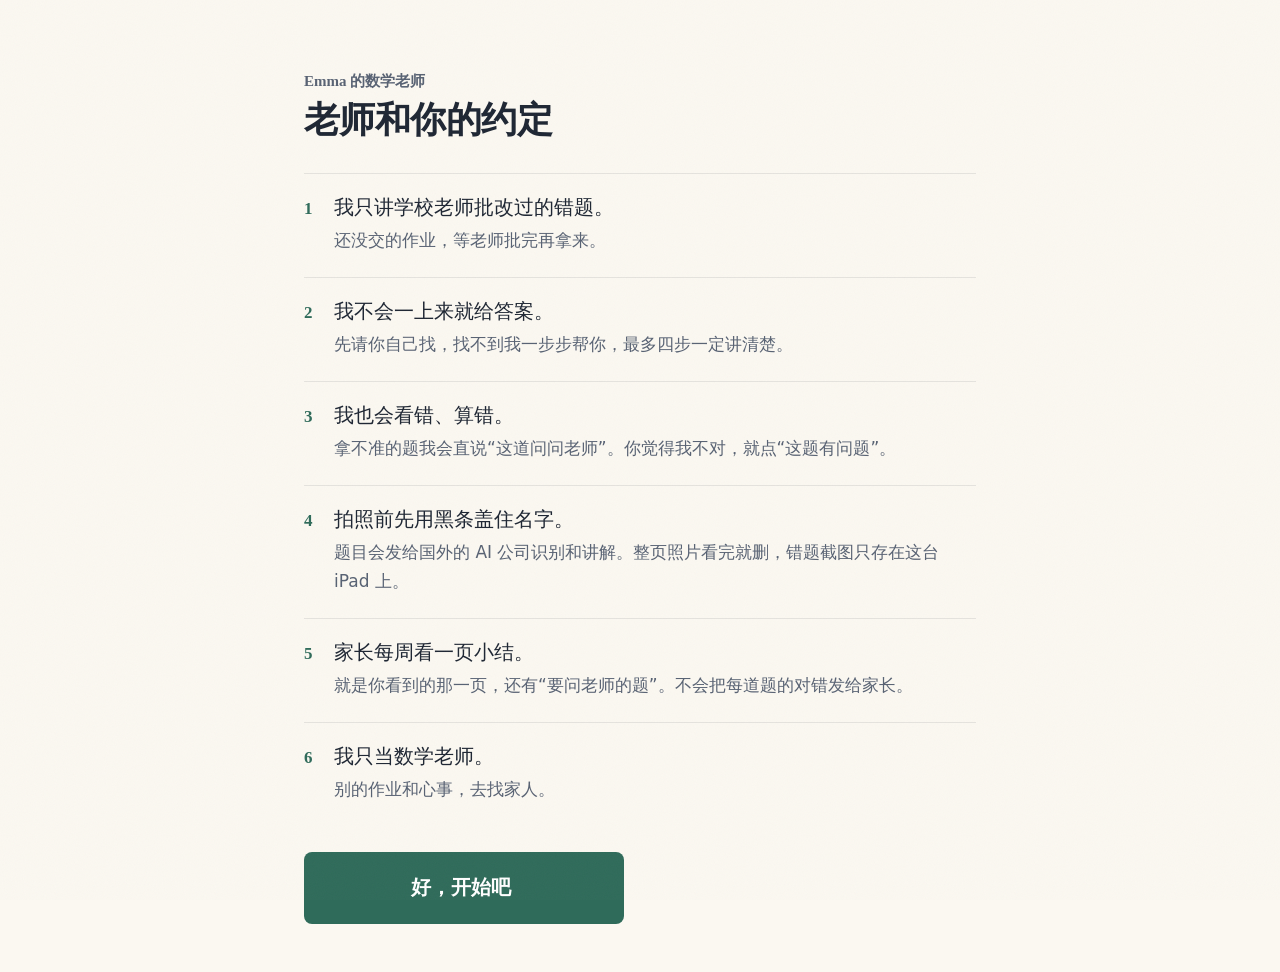
==== index.html @ f97faf56 "v0.2.0: first test build of Emma 的数学老师 Photo -> confirm -> find the wrong line -> four-step hints ->" ====
<!doctype html>
<html lang="zh-CN">
<head>
<meta charset="utf-8">
<meta name="viewport" content="width=device-width, initial-scale=1, viewport-fit=cover">
<!-- connect-src https:：中转站地址由家长在 App 里填，事先不知道域名。脚本、样式、字体只从自己这里来。 -->
<meta http-equiv="Content-Security-Policy" content="default-src 'self'; script-src 'self'; style-src 'self' 'unsafe-inline'; img-src 'self' data: blob:; connect-src 'self' https:; media-src 'self' blob: data:; worker-src 'self'; object-src 'none'; base-uri 'self'; form-action 'self'">
<meta name="color-scheme" content="light dark">
<meta name="theme-color" content="#FBF8F1" media="(prefers-color-scheme: light)">
<meta name="theme-color" content="#14181F" media="(prefers-color-scheme: dark)">
<meta name="apple-mobile-web-app-capable" content="yes">
<meta name="mobile-web-app-capable" content="yes">
<meta name="apple-mobile-web-app-title" content="Emma 的数学老师">
<meta name="apple-mobile-web-app-status-bar-style" content="default">
<meta name="format-detection" content="telephone=no">
<title>Emma 的数学老师</title>
<link rel="manifest" href="manifest.webmanifest">
<link rel="apple-touch-icon" href="icon-180.png">
<link rel="icon" type="image/png" href="icon-180.png">
<!-- base.css：设计 token 和共用控件；math.css：公式；keypad.css：答题小键盘（复习、讲题、确认屏都用，所以全局）；
     后面每个界面一张自己的样式表，类名各带前缀（home- cap- ex- pr- book- onboard- parent-） -->
<link rel="stylesheet" href="css/base.css">
<link rel="stylesheet" href="css/math.css">
<link rel="stylesheet" href="css/keypad.css">
<link rel="stylesheet" href="css/home.css">
<link rel="stylesheet" href="css/capture.css">
<link rel="stylesheet" href="css/explain.css">
<link rel="stylesheet" href="css/practice.css">
<link rel="stylesheet" href="css/book.css">
<link rel="stylesheet" href="css/onboard.css">
<link rel="stylesheet" href="css/parent.css">
</head>
<body>
<main id="main">
  <p id="boot" class="boot-msg">正在打开…</p>

  <!-- 每个界面一个 section（nav.js SECTIONS），app.js 只显示当前那一个 -->

  <!-- 首页：ui-home.js 启动时换掉这里的内容。静态的这几行留着：脚本没跑起来时也看得出是哪个 App（run.mjs 查文案） -->
  <section id="view-home" class="view" hidden>
    <div class="screen home">
      <header class="runhead">
        <span class="runhead-title" id="home-date"></span>
        <button type="button" class="text-btn parent-link" data-act="parent">家长</button>
      </header>
      <div class="home-main">
        <h1 class="home-title">Emma 的数学老师</h1>
        <p class="lede home-lede">拍下老师批改过的那一页，我们把错题一道一道弄明白。</p>
        <button type="button" class="btn btn-big snap" data-act="snap">拍错题</button>
      </div>
    </div>
  </section>

  <!-- 下面每个界面的内容都由自己的 ui-*.js 画（nav.js ROUTES） -->
  <!-- 拍错题：屏 1-3 拍照、遮名字、等识别；屏 4 这一页的题；屏 5 我看到的题对吗（ui-capture.js） -->
  <section id="view-capture" class="view" hidden></section>
  <section id="view-page" class="view" hidden></section>
  <section id="view-confirm" class="view" hidden></section>

  <!-- 讲题：屏 6-10 先自己找、提示、讲清楚、一句话、同构题、收进本子（ui-explain.js） -->
  <section id="view-explain" class="view" hidden></section>

  <!-- 复习：到期的卡，原题重做和变式题，一题一屏（ui-practice.js） -->
  <section id="view-practice" class="view" hidden></section>

  <!-- 错题本和一张卡的详情（ui-book.js） -->
  <section id="view-book" class="view" hidden></section>
  <section id="view-card" class="view" hidden></section>

  <!-- 家长区：4 位数字码的门，门后是连接、花费、学习设置、清单、模型、数据、模拟（ui-parent.js） -->
  <section id="view-parent" class="view" hidden></section>

  <!-- 第一次打开：老师和你的约定（ui-onboard.js） -->
  <section id="view-onboard" class="view" hidden></section>
</main>
<div id="toast" class="toast" role="status" aria-live="polite"></div>
<noscript><p class="boot-msg">Emma 的数学老师需要打开 JavaScript。</p></noscript>
<script type="module" src="js/app.js"></script>
</body>
</html>
---- css/base.css ----
/* Emma 的数学老师 · 设计 token 和共用控件。照英语老师 App（index.html 里的内联样式）抄：奶油色纸面、墨色字、细线代替卡片、
   每屏只有一个实心按钮、荧光笔一笔只用在要她看的地方。强调色换成深绿，两个 App 在 iPad 上一眼分得开。
   只用系统字体（New York、SF Pro、PingFang、SF Mono），不从网上拿任何东西。
   iPad：一栏最宽 --col（720px），横屏居中。公式样式在 math.css，每个界面自己的样式在各自的 css 文件里。 */

/* 中文和弯引号一律用苹方（iOS 没有中文衬线字体）；:lang(en) 去掉这一层 */
@font-face{font-family:"zh";src:local("PingFangSC-Light");font-weight:1 349;unicode-range:U+2018-2019,U+201C-201D,U+3000-303F,U+3400-4DBF,U+4E00-9FFF,U+F900-FAFF,U+FF00-FFEF}
@font-face{font-family:"zh";src:local("PingFangSC-Regular");font-weight:350 449;unicode-range:U+2018-2019,U+201C-201D,U+3000-303F,U+3400-4DBF,U+4E00-9FFF,U+F900-FAFF,U+FF00-FFEF}
@font-face{font-family:"zh";src:local("PingFangSC-Medium");font-weight:450 549;unicode-range:U+2018-2019,U+201C-201D,U+3000-303F,U+3400-4DBF,U+4E00-9FFF,U+F900-FAFF,U+FF00-FFEF}
@font-face{font-family:"zh";src:local("PingFangSC-Semibold");font-weight:550 1000;unicode-range:U+2018-2019,U+201C-201D,U+3000-303F,U+3400-4DBF,U+4E00-9FFF,U+F900-FAFF,U+FF00-FFEF}

:root{
  --paper:#FBF8F1; --ink:#1E2633; --muted:#586273; --faint:#8A929E;
  --rule:rgba(30,38,51,.10); --rule-strong:rgba(30,38,51,.55);
  --marker:#F3D978; --marker-ink:#1E2633; --accent:#2F6B5A; --tag-bg:#DDEBE4;
  --danger:#B4472F; --good:#2F6B5A;
  --btn-bg:var(--accent); --btn-ink:#FFFFFF;
  --sk:color-mix(in srgb,var(--ink) 11%,var(--paper));
  --serif:"zh",ui-serif,"New York",Georgia,"PingFang SC",serif;
  --sans:"zh",-apple-system,BlinkMacSystemFont,"PingFang SC",system-ui,sans-serif;
  --mono:ui-monospace,"SF Mono",Menlo,monospace;
  --gutter:24px; --hang:26px; --head:52px; --row:52px; --btn-h:48px; --btn-big:72px; --radius-btn:6px;
  --top:env(safe-area-inset-top,0px); --bottom:env(safe-area-inset-bottom,0px);
  --bar:calc(66px + var(--bottom));
  --ease:cubic-bezier(.16,1,.3,1);
  --col:720px;
  --z-sticky:2; --z-bar:20; --z-sheet:40; --z-grain:50; --z-toast:60;
  color-scheme:light;
}
:lang(en){--serif:ui-serif,"New York",Georgia,serif;--sans:-apple-system,BlinkMacSystemFont,system-ui,sans-serif}
@media (prefers-color-scheme: dark){
  :root{
    --paper:#14181F; --ink:#E9ECF2; --muted:#A3ACBA; --faint:#6F7887;
    --rule:rgba(233,236,242,.10); --rule-strong:rgba(233,236,242,.55);
    --marker:#6B5A1C; --marker-ink:#F6EBC4; --accent:#8CC7B3; --tag-bg:#1D3129;
    --danger:#F08A82; --good:#8CC7B3;
    --btn-bg:color-mix(in srgb,var(--accent) 42%,var(--paper)); --btn-ink:var(--ink);
    --sk:color-mix(in srgb,var(--ink) 12%,var(--paper));
    color-scheme:dark;
  }
}
/* 手机宽度（家长偶尔用手机看）：两边留 16px */
@media (max-width:420px){:root{--gutter:16px}}

*{box-sizing:border-box;margin:0}
[hidden]{display:none!important}
html{-webkit-text-size-adjust:100%;text-size-adjust:100%;background:var(--paper)}
body{background:var(--paper);color:var(--ink);font:17px/1.6 var(--sans);-webkit-font-smoothing:antialiased;text-rendering:optimizeLegibility;-webkit-tap-highlight-color:transparent;min-height:100vh;min-height:100dvh;overflow-x:hidden}
/* 纸纹：最上面固定一层，哪儿都看不出接缝 */
body::before{content:"";position:fixed;inset:0;pointer-events:none;z-index:var(--z-grain);opacity:.035;
  background-image:url("data:image/svg+xml;utf8,<svg xmlns='http://www.w3.org/2000/svg' width='160' height='160'><filter id='n'><feTurbulence type='fractalNoise' baseFrequency='.9' numOctaves='2' stitchTiles='stitch'/></filter><rect width='100%' height='100%' filter='url(%23n)'/></svg>")}
button,input,textarea,select{font:inherit;color:inherit}
button{cursor:pointer;-webkit-user-select:none;user-select:none;touch-action:manipulation;background:none;border:0;padding:0}
button:disabled{cursor:default}
a{color:var(--accent)}
ol,ul{list-style:none;padding:0}
mark{background:none;color:inherit}
:focus-visible{outline:2px solid var(--accent);outline-offset:2px;border-radius:4px}
.visually-hidden{position:absolute!important;width:1px;height:1px;overflow:hidden;clip:rect(0 0 0 0);white-space:nowrap;border:0;padding:0;margin:-1px}
main#main{max-width:var(--col);margin:0 auto}
.boot-msg{padding:calc(var(--top) + 80px) var(--gutter);color:var(--muted)}

/* ---------- 字的角色 ---------- */
.page-title{font:600 28px/1.15 var(--serif);letter-spacing:-.015em}
.lede{font:300 28px/1.45 var(--serif);color:var(--ink);text-wrap:pretty}
.lede .n{font-weight:600;font-variant-numeric:lining-nums tabular-nums}
.sec-h{display:flex;align-items:baseline;gap:12px;font:600 15px/1.2 var(--serif);letter-spacing:.01em;color:var(--muted)}
.sec-h .st{margin-left:auto;font:400 14px var(--sans);letter-spacing:0;color:var(--muted)}
.serif{font-family:var(--serif)}
.label{font:600 12px/1.3 var(--sans);letter-spacing:.06em;color:var(--muted)}
.small{font-size:14px;line-height:1.5;color:var(--muted)}
.small.danger,.danger{color:var(--danger)}
.muted{color:var(--muted)}
.lead{font:15px/1.6 var(--sans);color:var(--muted);text-wrap:pretty}
.num{font-family:var(--mono);font-variant-numeric:tabular-nums}
.tag{display:inline-block;font:600 12px/1 var(--sans);letter-spacing:.04em;color:var(--muted);background:var(--tag-bg);border-radius:999px;padding:4px 8px;white-space:nowrap}
.dots::after{content:"…";display:inline-block;animation:blink 1.2s ease-in-out infinite}
@keyframes blink{50%{opacity:.2}}

/* ---------- 荧光笔一笔：只给要她看的地方（错的那一步、关键的数） ---------- */
@property --mk-p{syntax:"<number>";inherits:false;initial-value:1}
.marked{--mk-h:.40em;--mk-b:.14em;--mk-cap:.13em;--mk-x:.14em;color:var(--marker-ink);padding-right:var(--mk-x);margin-right:calc(-1 * var(--mk-x));
  -webkit-box-decoration-break:clone;box-decoration-break:clone;background-color:transparent;
  background-image:linear-gradient(to bottom right,transparent 46%,var(--marker) 54%),linear-gradient(var(--marker),var(--marker)),linear-gradient(to bottom right,var(--marker) 46%,transparent 54%);
  background-repeat:no-repeat;
  background-size:var(--mk-cap) var(--mk-h),calc((100% - 2 * var(--mk-cap)) * var(--mk-p) + 1px) var(--mk-h),var(--mk-cap) var(--mk-h);
  background-position:left 0 bottom var(--mk-b),left calc(var(--mk-cap) - .5px) bottom var(--mk-b),left calc(var(--mk-cap) + (100% - var(--mk-cap)) * var(--mk-p)) bottom var(--mk-b)}
mark.marked{background-color:transparent}

/* ---------- 页眉一行、状态一行 ---------- */
.runhead{position:relative;display:flex;align-items:center;justify-content:space-between;gap:12px;height:var(--head);border-bottom:1px solid var(--rule)}
.runhead-title{font:600 17px/1 var(--serif);letter-spacing:-.005em;color:var(--ink);white-space:nowrap}
.runhead-title .sub{font-weight:400;color:var(--muted)}
.runhead-meta{display:flex;align-items:center;gap:14px;font-size:14px;line-height:1;color:var(--muted)}
.status-line{display:flex;align-items:center;gap:8px;min-height:40px;font-size:14px;line-height:1.4;color:var(--muted)}
.status-line .icon{width:17px;height:17px;flex:none}
.status-line .text-btn{margin-left:auto;font-size:14px;white-space:nowrap}
.status-line.danger{color:var(--danger)}

/* ---------- 控件 ---------- */
.icon{width:22px;height:22px;flex:none;fill:none;stroke:currentColor;stroke-width:1.75;stroke-linecap:round;stroke-linejoin:round}
.icon *{vector-effect:non-scaling-stroke}
.btn{display:inline-flex;align-items:center;justify-content:center;gap:8px;min-height:var(--btn-h);padding:0 22px;border:0;border-radius:var(--radius-btn);
  background:var(--btn-bg);color:var(--btn-ink);font:600 16px var(--sans);text-decoration:none;transition:transform .2s var(--ease),background-color .2s var(--ease),color .2s var(--ease),opacity .2s var(--ease)}
.btn:active{transform:scale(.98)}
.btn:disabled{opacity:.4}
.btn .icon{width:20px;height:20px}
/* 一屏只有一个的大按钮（拍错题、开始练） */
.btn-big{min-height:var(--btn-big);padding:0 36px 0 30px;gap:12px;font-size:20px;border-radius:calc(var(--radius-btn) + 2px)}
.btn-big .icon{width:26px;height:26px}
.btn.quiet{background:var(--tag-bg);color:var(--ink)}
.text-btn{position:relative;background:none;border:0;color:var(--muted);font:15px/1.2 var(--sans);min-height:44px;min-width:44px;padding:0 10px;margin:0 -10px;
  display:inline-flex;align-items:center;justify-content:center;gap:6px;text-decoration:none;transition:color .2s var(--ease)}
.text-btn.on{color:var(--ink);font-weight:600}
.text-btn.accent{color:var(--accent)}
.text-btn.danger{color:var(--danger)}
.text-btn:disabled{opacity:.4}
.text-btn .icon{width:18px;height:18px}
.btn-row{display:flex;flex-wrap:wrap;align-items:center;gap:10px 26px;margin-top:12px}
.btn-row .text-btn{margin:0 -10px}
.switch{flex:none;position:relative;width:50px;height:30px;border:0;border-radius:15px;background:var(--accent);transition:background-color .25s var(--ease)}
.switch::after{content:"";position:absolute;top:3px;left:3px;width:24px;height:24px;border-radius:50%;background:var(--paper);transform:translateX(20px);transition:transform .25s var(--ease)}
.switch[aria-checked="false"]{background:var(--tag-bg)}
.switch[aria-checked="false"]::after{transform:none}
.switch:disabled{opacity:.5}
.field{width:100%;min-height:48px;border:0;border-bottom:1px solid var(--rule-strong);border-radius:0;background:transparent;padding:0;font:17px var(--sans);color:var(--ink);outline:none;-webkit-appearance:none;appearance:none}
.field:focus{border-bottom:2px solid var(--ink)}
.field::placeholder{color:var(--faint)}
.select{-webkit-appearance:none;appearance:none;width:100%;min-height:48px;border:0;border-bottom:1px solid var(--rule-strong);border-radius:0;padding:0 28px 0 0;font:16px var(--sans);
  background:transparent url("data:image/svg+xml,%3Csvg xmlns='http://www.w3.org/2000/svg' viewBox='0 0 24 24' fill='none' stroke='%235B7268' stroke-width='1.75' stroke-linecap='round'%3E%3Cpath d='m6 9 6 6 6-6'/%3E%3C/svg%3E") no-repeat right 2px center/18px;color:var(--ink)}
.select:focus{outline:none;border-bottom:2px solid var(--ink)}
/* 一个输入项：上面一行小字名字，下面输入框，再下面一行说明 */
.fld{display:block;margin-top:20px}
.fld-k{display:block;font:500 14px/1.3 var(--sans);color:var(--muted)}
.fld-help{margin-top:6px}
.key-row{display:flex;align-items:center;gap:16px}
.key-row .field{flex:1;min-width:0;font-family:var(--mono);font-size:15px}
.key-row .text-btn{margin:0 -10px 0 0;flex:none}
.result{margin-top:16px;padding-left:14px;border-left:1.5px solid var(--rule-strong);font-size:15px;line-height:1.55}
.result.good{border-left-color:var(--good)}
.result.bad{border-left-color:var(--danger);color:var(--danger)}
.result p+p{margin-top:4px}

/* ---------- 骨架（等 AI 的时候） ---------- */
.sk-bars{display:grid;gap:16px;padding-top:8px}
.sk-bars i{display:block;height:11px;border-radius:3px;background:var(--sk)}
@media (prefers-reduced-motion: no-preference){
  .sk-bars i{animation:breathe 1.6s ease-in-out infinite alternate}
  .sk-bars i:nth-child(2){animation-delay:.15s}.sk-bars i:nth-child(3){animation-delay:.3s}
  @keyframes breathe{from{opacity:1}to{opacity:.5}}
  @keyframes rise{from{opacity:0;transform:translateY(12px)}to{opacity:1;transform:none}}
  .reveal>*{animation:rise .6s var(--ease) both}
  .reveal>:nth-child(2){animation-delay:80ms}.reveal>:nth-child(3){animation-delay:160ms}.reveal>:nth-child(n+4){animation-delay:240ms}
}

/* ---------- 推进来的页面：顶栏、正文、底部操作条 ---------- */
.navbar{position:fixed;z-index:var(--z-bar);top:0;left:0;right:0;height:calc(var(--top) + var(--head));padding-top:var(--top);background:var(--paper)}
.navbar .inner{max-width:var(--col);height:var(--head);margin:0 auto;padding:0 var(--gutter);display:grid;grid-template-columns:1fr auto 1fr;align-items:center;position:relative}
.navbar .inner::after{content:"";position:absolute;left:var(--gutter);right:var(--gutter);bottom:0;height:1px;background:var(--rule);opacity:0;transition:opacity .2s var(--ease)}
.navbar.ruled .inner::after{opacity:1}
.nav-end{justify-self:end;display:flex;align-items:center}
/* 页面大标题滚上去以后，顶栏才出小标题和细线（app.js 加 .ruled） */
.nav-title{font:600 17px/1 var(--serif);letter-spacing:-.005em;opacity:0;transform:translateY(4px);transition:opacity .2s var(--ease),transform .2s var(--ease);white-space:nowrap;overflow:hidden;text-overflow:ellipsis;max-width:50vw}
.navbar.ruled .nav-title{opacity:1;transform:none}
.back{justify-self:start;display:inline-flex;align-items:center;gap:1px;min-height:44px;margin-left:-8px;padding-right:12px;color:var(--accent);font:400 17px/1 var(--sans)}
.back .icon{width:22px;height:22px}
.page{padding:calc(var(--top) + var(--head) + 16px) var(--gutter) calc(var(--bottom) + 48px)}
.page .page-title{margin-top:8px}
.page .page-title+.lead{margin-top:8px}
.ebar{position:fixed;z-index:var(--z-bar);left:0;right:0;bottom:0;padding:9px 0 calc(9px + var(--bottom));background:var(--paper);border-top:1px solid var(--rule)}
.ebar .inner{max-width:var(--col);margin:0 auto;padding:0 var(--gutter)}
.with-bar .page{padding-bottom:calc(var(--bar) + 40px)}

/* ---------- 一组设置 ---------- */
.sgroup{margin-top:36px}
.sgroup>.sec-h{padding-bottom:4px}
.app-version{margin-top:48px}

/* ---------- 首页（占位；界面阶段的 home.css 会接手） ---------- */
.screen{min-height:100vh;min-height:100dvh;padding:var(--top) var(--gutter) calc(var(--bottom) + 32px);display:flex;flex-direction:column}
.home-main{flex:1;display:flex;flex-direction:column;justify-content:center;padding-bottom:12vh}
.home-title{font:600 40px/1.1 var(--serif);letter-spacing:-.02em}
.home-lede{margin-top:16px;max-width:17em}
.home .snap{margin-top:40px;align-self:flex-start}
.runhead .parent-link{margin-right:-10px;color:var(--ink)}
@media (max-width:420px){.home-title{font-size:32px}.lede{font-size:23px}}

/* ---------- 出错页、提示 ---------- */
.fatal{padding:calc(var(--top) + 32px) var(--gutter)}
.fatal .small{margin-top:8px}
.fatal .status-line{color:var(--danger)}
.toast{position:fixed;left:50%;bottom:calc(var(--bottom) + 28px);transform:translate(-50%,12px);background:var(--ink);color:var(--paper);padding:10px 16px;border-radius:var(--radius-btn);font-size:15px;opacity:0;transition:opacity .2s var(--ease),transform .2s var(--ease);pointer-events:none;z-index:var(--z-toast);max-width:calc(100% - 48px);text-align:center;line-height:1.4}
.toast.show{opacity:1;transform:translate(-50%,0)}
/* 有底部操作条的界面：body 加 .has-bar，提示浮在操作条上面 */
body.has-bar .toast{bottom:calc(var(--bar) + 12px)}

@media (prefers-reduced-motion: reduce){*,*::before,*::after{animation:none!important;transition:none!important}}
---- css/math.css ----
/* Formulas drawn by js/mathview.js. Serif digits and italic letters, like a textbook. */
.m { font-family: "Times New Roman", "Songti SC", var(--serif, serif); font-size: 1.08em; white-space: nowrap; }
.m i { font-style: italic; padding-right: .04em; }
.m-text { font-family: var(--sans, sans-serif); font-style: normal; font-size: .92em; }
.m-op { margin: 0 .22em; }
.m-sign { margin-right: .04em; }
.m-sup { font-size: .68em; vertical-align: .62em; line-height: 0; margin-left: .04em; }
.m-sub { font-size: .68em; vertical-align: -.3em; line-height: 0; }
.m-frac { display: inline-flex; flex-direction: column; align-items: center; vertical-align: -.62em; margin: 0 .12em; font-size: .92em; line-height: 1.12; }
.m-num { padding: 0 .16em .04em; }
.m-den { padding: .06em .16em 0; border-top: .07em solid currentColor; align-self: stretch; text-align: center; }
.m-sqrt { white-space: nowrap; }
.m-rad { border-top: .07em solid currentColor; padding: 0 .08em; }
.m-ol { border-top: .07em solid currentColor; }
.m-ul { border-bottom: .07em solid currentColor; }
.m-box { border: .07em solid currentColor; padding: 0 .2em; }
.m-display { display: block; text-align: center; margin: .5em 0; font-size: 1.12em; white-space: normal; }
---- css/keypad.css ----
/* 小键盘和作答控件（js/keypad.js，方案 C 5.4）. Owner: 练习界面 agent. Class names start with kp-.
   The keys are quiet tiles on the paper (a faint ink tint, no borders), like a calculator lying on the page; only
   “好了” is solid deep green. Every key is at least 48px tall and 44px wide. In the 720px column eight keys fit across;
   narrower than 560px (split view, a phone) the right-hand column moves to its own row so keys stay 44px wide.
   Colours only from base.css tokens, so dark mode follows. */

.kp{--key:color-mix(in srgb,var(--ink) 6%,var(--paper));--key-down:color-mix(in srgb,var(--ink) 15%,var(--paper));
  display:flex;flex-direction:column;gap:14px}

/* ---------- the screen: the formula as it will be read (big, serif), and under it her line with the caret ---------- */
.kp-screen{padding:2px 0 8px;border-bottom:1px solid var(--rule-strong)}
.kp-preview{min-height:2.5em;display:flex;align-items:center;font:400 30px/1.3 var(--serif);color:var(--ink);overflow-x:auto;overflow-y:hidden;scrollbar-width:none}
.kp-preview::-webkit-scrollbar{display:none}
.kp-row{display:flex;align-items:center;gap:10px;min-height:40px}
.kp-line{flex:1;min-width:0;display:flex;flex-wrap:wrap;align-items:center;min-height:40px;padding:2px 0;
  font:400 19px/1.5 var(--mono);letter-spacing:.02em;color:var(--muted);cursor:text;outline:none;-webkit-user-select:none;user-select:none}
/* no focus ring on the line: the blinking caret already says where typing goes */
.kp-line:focus,.kp-line:focus-visible{outline:none}
.kp-ch{display:inline-block;padding:0 .5px}
.kp-ph{font:16px var(--sans);color:var(--faint)}
.kp-caret{display:inline-block;width:2px;height:1.2em;margin:0 -1px;border-radius:1px;background:var(--accent);vertical-align:middle}
@media (prefers-reduced-motion: no-preference){.kp-caret{animation:kp-blink 1.1s steps(1) infinite}}
@keyframes kp-blink{50%{opacity:0}}
.kp-math{min-width:0}
.kp-unit{flex:none;margin-left:.4em;font:400 .8em/1 var(--serif);color:var(--muted)}
.kp-math:empty+.kp-unit{margin-left:3em}
.kp-locked .kp-caret{visibility:hidden}

/* ---------- the keys ---------- */
.kp-keys{display:grid;gap:8px;grid-template-columns:repeat(7,minmax(0,1fr)) minmax(0,1.5fr);
  grid-template-areas:
    "k7 k8 k9 kdiv klp krp ka kbs"
    "k4 k5 k6 kmul kfrac kpow kb kmv"
    "k1 k2 k3 kmin kplus keq kdot kok"
    "k0 k0 kc kc kc kc kc kok"}
.kp-k{display:flex;align-items:center;justify-content:center;min-width:44px;min-height:52px;padding:0 4px;border-radius:8px;
  background:var(--key);color:var(--ink);font:400 25px/1 "Times New Roman","Songti SC",var(--serif);font-variant-numeric:lining-nums;
  touch-action:manipulation;-webkit-user-select:none;user-select:none;transition:background-color .12s var(--ease),transform .12s var(--ease)}
.kp-k:active:not(:disabled){background:var(--key-down);transform:scale(.97)}
.kp-k:disabled{opacity:.4;cursor:default}
.kp-k:focus-visible{outline:2px solid var(--accent);outline-offset:2px}
.kp-word{font:500 16px/1.1 var(--sans);letter-spacing:.02em}
.kp-letter{font:italic 400 25px/1 "Times New Roman","Songti SC",var(--serif)}
.kp-fn{font:400 22px/1 var(--sans);color:var(--muted)}
.kp-ok{background:var(--btn-bg);color:var(--btn-ink);font:600 18px/1 var(--sans)}
.kp-ok:active:not(:disabled){background:var(--btn-bg);transform:scale(.97)}
.kp-blank{display:block}
.kp-c,.kp-mv{display:flex;gap:inherit;min-width:0}
.kp-c .kp-k,.kp-mv .kp-k{flex:1 1 0}

/* the question is done: keys go away, her answer stays on the screen */
.kp-folded .kp-keys{display:none}
.kp-folded .kp-screen{border-bottom-color:var(--rule)}
.kp-folded .kp-row{display:none}
.kp-text.kp-folded{display:none}

/* ---------- 选择题：big option buttons, two by two on an iPad ---------- */
.kp-opts{display:grid;grid-template-columns:1fr;gap:12px}
@media (min-width:600px){.kp-opts{grid-template-columns:1fr 1fr;gap:14px}}
.kp-opt{display:flex;align-items:baseline;gap:14px;min-height:64px;padding:14px 18px;text-align:left;
  border:1px solid var(--rule-strong);border-radius:12px;background:var(--paper);color:var(--ink);font:400 19px/1.45 var(--sans);
  touch-action:manipulation;transition:background-color .15s var(--ease),border-color .15s var(--ease)}
.kp-opt-l{flex:none;font:600 18px/1.45 var(--serif);color:var(--accent)}
.kp-opt-t{flex:1;min-width:0;overflow-wrap:anywhere}
.kp-opt:active:not(:disabled){background:var(--tag-bg)}
.kp-opt.picked{border-color:var(--ink);box-shadow:inset 0 0 0 1px var(--ink)}
.kp-opt:disabled{cursor:default}
.kp-opt:disabled:not(.picked){opacity:.55}
.kp-opt:focus-visible,.kp-cmp:focus-visible{outline:2px solid var(--accent);outline-offset:2px}

/* ---------- 比大小：three big signs ---------- */
.kp-cmps{display:flex;gap:16px}
.kp-cmp{flex:1 1 0;max-width:150px;min-height:76px;border:1px solid var(--rule-strong);border-radius:12px;background:var(--paper);
  color:var(--ink);font:400 38px/1 var(--serif);touch-action:manipulation;transition:background-color .15s var(--ease)}
.kp-cmp:active:not(:disabled){background:var(--tag-bg)}
.kp-cmp.picked{border-color:var(--ink);box-shadow:inset 0 0 0 1px var(--ink)}
.kp-cmp:disabled{cursor:default}
.kp-cmp:disabled:not(.picked){opacity:.55}

/* ---------- 纸上写的题 ---------- */
.kp-text{align-items:flex-start;gap:10px}
.kp-paper{min-width:220px}

/* ---------- iPad: a little taller ---------- */
@media (min-width:700px){
  .kp-k{min-height:56px}
  .kp-preview{font-size:32px}
}
/* narrow: the right-hand column (⌫ ← → 好了) becomes the bottom row */
@media (max-width:560px){
  .kp-keys{gap:6px;grid-template-columns:repeat(7,minmax(0,1fr));
    grid-template-areas:
      "k7 k8 k9 kdiv klp krp ka"
      "k4 k5 k6 kmul kfrac kpow kb"
      "k1 k2 k3 kmin kplus keq kdot"
      "k0 k0 kc kc kc kc kc"
      "kmv kmv kbs kbs kok kok kok"}
  .kp-k{min-height:48px;font-size:22px;padding:0 2px}
  .kp-word{font-size:14px}
  .kp-preview{font-size:26px}
  .kp-k.kp-ok{font-size:17px}
  .kp-k.kp-fn{font-size:20px}
}
@media (max-width:420px){.kp-keys{gap:5px}}
@media (prefers-reduced-motion: reduce){.kp-k,.kp-opt,.kp-cmp{transition:none}}
---- css/home.css ----
/* 首页（ui-home.js）。负责：首页 / 错题本 / 约定页 agent。类名以 home- 开头；颜色、字、按钮用 base.css 的 token 和控件，
   这里不重新定义。版式照英语老师的首页：书眉一行，大号衬线招呼，一句“今天要复习几道”，一个大按钮，底部一行细线隔开的文字入口。
   base.css 里占位首页的 .screen、.home-main、.home-title、.home-lede、.home .snap 不用。 */
.home-page{min-height:100vh;min-height:100dvh;padding:var(--top) var(--gutter) calc(var(--bottom) + 20px);display:flex;flex-direction:column}
.home-head{border-bottom:0}
.home-head-end{display:flex;align-items:center;gap:14px}
.home-mock{background:var(--marker);color:var(--marker-ink)}
.home-parent{margin-right:-10px;color:var(--ink);font-size:16px}
.home-body{flex:1;display:flex;flex-direction:column;padding-top:8px}

.home-hello{margin-top:40px;font:600 32px/1.22 var(--serif);letter-spacing:-.01em;text-wrap:pretty}

.home-review{display:flex;flex-direction:column;margin-top:40px}
.home-line{font-size:26px;max-width:24em}
.home-why{margin-top:12px;font-size:16px;line-height:1.6;color:var(--muted);text-wrap:pretty;max-width:34em}
.home-actions{display:flex;flex-direction:column;align-items:stretch;margin-top:32px}
.home-actions .btn-big{width:100%;justify-content:center}
.home-review .sk-bars{max-width:420px}

/* 有复习时，拍错题是第二个按钮：浅底，左对齐，下面一行小字 */
.home-snap{display:flex;flex-direction:column;align-items:flex-start;gap:8px;margin-top:28px;padding-top:24px;border-top:1px solid var(--rule)}
.home-snap .btn{min-height:52px;padding:0 22px 0 18px}
.home-note{margin-top:20px}

/* 底部一行：待讲 N 道 · 错题本 · 问老师 N 道 */
.home-links{display:flex;flex-wrap:wrap;align-items:center;gap:4px 28px;margin-top:40px;padding-top:10px;border-top:1px solid var(--rule)}
.home-links .text-btn{margin:0;padding:0 4px;min-height:48px;font-size:16px;color:var(--ink)}
.home-links .text-btn.accent{color:var(--accent);font-weight:600}
.home-links .text-btn .icon{width:19px;height:19px}
.home-links .n{font-variant-numeric:lining-nums tabular-nums}
.home-links:empty{display:none}

@media (min-width:700px){
  .home-hello{margin-top:72px;font-size:40px}
  .home-review{margin-top:56px}
  .home-line{font-size:28px}
  .home-why{font-size:17px}
  .home-actions{margin-top:40px}
  .home-links .text-btn{font-size:17px}
}
/* iPad 横屏：内容不贴顶也不散到底，主按钮不铺满一整行 */
@media (min-width:900px) and (orientation:landscape){
  .home-actions{align-items:flex-start}
  .home-actions .btn-big{width:auto;min-width:320px}
}
@media (max-width:420px){
  .home-hello{font-size:28px}
  .home-line{font-size:23px}
}
---- css/capture.css ----
/* 拍错题、遮名字、等识别、这页的题、我看到的题对吗（ui-capture.js，路由 capture / page / confirm）。负责：拍照确认 agent。
   类名都以 cap- 开头。用 base.css 的顶栏（.navbar）、正文（.page）、底部操作条（.ebar）：奶油纸面、细线、衬线标题，
   每屏一个深绿实心按钮。批改只用字（错 / 半对 / 对），不用红叉、不用红色；看不清的字用荧光笔黄底。 */

/* 顶栏标题：遮名字这一屏没有大标题，小标题一直显示 */
.cap-nav .nav-title{opacity:1;transform:none}
.cap-turn{margin-right:-10px;color:var(--ink)}
.cap-turn .icon{width:22px;height:22px}

/* 有底部操作条时正文留出位置（操作条比 base 的 --bar 高） */
.cap-wrap .page{padding-bottom:calc(var(--bottom) + 140px)}
.cap-wrap.cap-tall .page{padding-bottom:calc(var(--bottom) + 230px)}
.cap-ebar .inner{display:grid;gap:8px}
.cap-barrow{display:flex;flex-wrap:wrap;align-items:center;gap:10px 24px}
.cap-barrow .text-btn{margin:0 -10px}
.cap-go{min-height:52px;min-width:220px;font-size:17px}

/* ---------- 屏 1：拍照 ---------- */
.cap-lede{margin-top:12px;font:300 22px/1.5 var(--serif);color:var(--ink);text-wrap:pretty}
.cap-lede.muted{color:var(--muted)}
.cap-err{margin-top:16px;color:var(--ink)}
.cap-err .icon{color:var(--muted)}
.cap-tips{margin-top:24px;padding-left:14px;border-left:1.5px solid var(--rule-strong);display:grid;gap:4px;font-size:15px;line-height:1.55;color:var(--muted)}
.cap-actions{display:flex;flex-wrap:wrap;align-items:center;gap:14px 28px;margin-top:32px}
.cap-actions .text-btn{margin:0 -10px}
.cap-main{min-width:220px;min-height:56px;font-size:17px}
.cap-mock{margin-top:20px;color:var(--accent)}
.cap-page .sk-bars{margin-top:24px}

/* ---------- 屏 2：遮名字 ---------- */
.cap-maskpage{padding-top:calc(var(--top) + var(--head) + 8px)}
.cap-stagewrap{display:flex;justify-content:center}
.cap-stage{position:relative;display:inline-block;line-height:0;max-width:100%;-webkit-user-select:none;user-select:none;-webkit-touch-callout:none}
.cap-shot{display:block;max-width:100%;width:auto;height:auto;
  max-height:calc(100vh - var(--top) - var(--head) - 250px - var(--bottom));
  max-height:calc(100dvh - var(--top) - var(--head) - 250px - var(--bottom));
  min-height:240px;object-fit:contain;border:1px solid var(--rule);background:#fff;pointer-events:none}
/* 黑条：真的是黑的（画死在照片上也是纯黑），中间拖着走，上下两条边是把手 */
.cap-band{position:absolute;left:0;right:0;top:0;height:12%;background:#0b0b0b;cursor:grab;touch-action:none;
  display:flex;align-items:center;justify-content:center;outline-offset:3px}
.cap-band.dragging{cursor:grabbing}
.cap-band-label{font:600 13px/1 var(--sans);letter-spacing:.08em;color:rgba(255,255,255,.72);pointer-events:none}
.cap-grip{position:absolute;left:0;right:0;height:44px;cursor:ns-resize;touch-action:none}
.cap-grip.top{top:-22px}
.cap-grip.bottom{bottom:-22px}
.cap-grip::after{content:"";position:absolute;left:50%;top:50%;width:56px;height:8px;margin:-4px 0 0 -28px;border-radius:4px;
  background:#fff;border:1.5px solid #0b0b0b;box-shadow:0 1px 3px rgba(0,0,0,.25)}
.cap-ask{font:15px/1.5 var(--sans);color:var(--ink)}
.cap-ask b{font-weight:600}
.cap-how{margin-top:-4px}
.cap-sources{display:flex;flex-wrap:wrap;align-items:center;gap:8px}
.cap-sources-k{font:500 14px/1 var(--sans);color:var(--muted);margin-right:4px}
.cap-chip{min-height:44px;padding:0 14px;border:1px solid var(--rule-strong);border-radius:999px;font:15px/1 var(--sans);color:var(--ink);
  transition:background-color .2s var(--ease),color .2s var(--ease)}
.cap-chip[aria-pressed="true"]{background:var(--ink);border-color:var(--ink);color:var(--paper)}

/* ---------- 屏 3：等识别 ---------- */
.cap-progress{position:relative;height:2px;margin-top:22px;background:var(--rule);overflow:hidden;border-radius:1px}
.cap-progress i{position:absolute;left:0;top:0;bottom:0;width:0;background:var(--accent);transition:width .3s linear}
.cap-time{margin-top:8px}
.cap-think{margin-top:28px;padding:4px 0 4px 18px;border-left:2px solid var(--accent);font:400 22px/1.5 var(--serif);color:var(--ink);text-wrap:pretty}
.cap-sent{margin:28px 0 0}
.cap-sent img{display:block;max-width:100%;max-height:220px;border:1px solid var(--rule);border-radius:3px;background:#fff}
.cap-tipline{margin-top:20px}
.cap-tipline b{font-weight:600;color:var(--ink)}

/* ---------- 屏 4：这页的题 ---------- */
.cap-sub{margin-top:6px;font-size:15px;color:var(--muted)}
.cap-note{margin-top:12px;color:var(--ink)}
.cap-plist{margin-top:20px;border-top:1px solid var(--rule)}
.cap-prow{display:flex;align-items:center;gap:8px 16px;flex-wrap:wrap;border-bottom:1px solid var(--rule)}
.cap-pick{flex:1 1 320px;min-width:0;display:flex;align-items:center;gap:14px;min-height:68px;padding:10px 0;text-align:left;color:var(--ink)}
.cap-pick:disabled{cursor:default}
.cap-check{flex:none;width:26px;height:26px;display:grid;place-items:center;border:1.5px solid var(--rule-strong);border-radius:6px;
  transition:background-color .2s var(--ease),border-color .2s var(--ease)}
.cap-check .icon{width:18px;height:18px;stroke-width:2.25}
.cap-prow.on .cap-check{background:var(--accent);border-color:var(--accent);color:var(--paper)}
.cap-prow.done .cap-check{border-style:dashed}
.cap-prow.done .cap-pick{color:var(--muted)}
.cap-pmain{flex:1;min-width:0;display:grid;gap:3px}
.cap-pline{display:flex;flex-wrap:wrap;align-items:baseline;gap:4px 12px}
.cap-pno{font:600 19px/1.3 var(--serif);font-variant-numeric:lining-nums}
.cap-confirm .page-title,.cap-quota{font-variant-numeric:lining-nums}
.cap-pmark{font-size:15px;color:var(--muted)}
.cap-pst{align-self:center}
.cap-prow.later .cap-pst{background:transparent;border:1px solid var(--rule-strong)}
.cap-pstem{font-size:14px;line-height:1.4;color:var(--faint);white-space:nowrap;overflow:hidden;text-overflow:ellipsis}
.cap-pthumb{flex:none;width:132px;height:68px;display:grid;place-items:center;overflow:hidden;border:1px solid var(--rule);border-radius:3px;background:var(--sk)}
.cap-pthumb.none{display:none}
.cap-pthumb img{display:block;width:100%;height:100%;object-fit:contain;background:#fff}
.cap-promote{margin:0 -10px 8px 30px}
.cap-missed{margin-top:12px}
.cap-quota{margin-top:24px;font:400 20px/1.5 var(--serif);color:var(--ink);text-wrap:pretty}

/* ---------- 屏 5：我看到的题对吗 ---------- */
.cap-confirm .page-title{text-wrap:pretty}
.cap-crop{margin:18px 0 0}
.cap-crop img{display:block;max-width:100%;max-height:260px;border:1px solid var(--rule);border-radius:3px;background:#fff;cursor:zoom-in}
.cap-crop.big img{max-height:none;width:100%;cursor:zoom-out}
.cap-unclear-hint{display:flex;align-items:center;gap:10px;margin-top:16px;font-size:15px;color:var(--ink)}
.cap-swatch{flex:none;padding:0 6px;border-radius:3px;background:var(--marker);color:var(--marker-ink);font:600 13px/22px var(--mono)}
.cap-dl{margin-top:18px;border-top:1px solid var(--rule)}
.cap-dl-row{display:grid;grid-template-columns:5.2em minmax(0,1fr);gap:4px 16px;padding:12px 0;border-bottom:1px solid var(--rule)}
.cap-dt{font:500 14px/44px var(--sans);color:var(--muted)}
.cap-dd{min-width:0}
.cap-val{display:flex;align-items:flex-start;gap:10px;width:100%;min-height:44px;padding:8px 6px;margin:0 -6px;border-radius:4px;text-align:left;
  font:400 19px/1.55 var(--serif);color:var(--ink);transition:background-color .2s var(--ease)}
.cap-val:active{background:var(--tag-bg)}
.cap-val.unclear{background:color-mix(in srgb,var(--marker) 75%,transparent);color:var(--marker-ink)}
.cap-valtext{flex:1;min-width:0;overflow-wrap:anywhere}
.cap-pen{flex:none;width:18px;height:18px;margin-top:5px;opacity:.3}
.cap-editing .cap-pen,.cap-val.unclear .cap-pen{opacity:1;color:var(--accent)}
.cap-val.unclear .cap-pen{color:currentColor}
.cap-work{display:grid;gap:2px}
.cap-work li{display:flex;align-items:flex-start;gap:8px}
.cap-ln{flex:none;font:400 17px/44px var(--serif);color:var(--muted);min-width:1.3em}
.cap-work .cap-val{flex:1}
.cap-nowork{font:400 17px/44px var(--serif)}
.cap-opts{display:grid;gap:4px;font:400 18px/1.5 var(--serif);padding-top:9px}
.cap-fig{font:400 17px/1.55 var(--serif);padding-top:9px;color:var(--ink)}
.cap-markrow{display:flex;flex-wrap:wrap;align-items:center;gap:8px 16px}
.cap-seg{display:inline-flex;border:1px solid var(--rule-strong);border-radius:var(--radius-btn);overflow:hidden}
.cap-seg button{min-height:44px;min-width:68px;padding:0 16px;font:16px/1 var(--sans);color:var(--ink);transition:background-color .2s var(--ease),color .2s var(--ease)}
.cap-seg button+button{border-left:1px solid var(--rule-strong)}
.cap-seg button[aria-pressed="true"]{background:var(--ink);color:var(--paper);font-weight:600}
.cap-editor{display:grid;gap:10px;padding:6px 0 4px}
.cap-input{width:100%;min-height:48px;border:0;border-bottom:2px solid var(--ink);border-radius:0;background:transparent;padding:6px 0;
  font:400 19px/1.5 var(--serif);color:var(--ink);outline:none;resize:vertical;-webkit-appearance:none;appearance:none}
.cap-editrow{display:flex;flex-wrap:wrap;align-items:center;gap:10px 24px}
.cap-editrow .text-btn{margin:0 -10px}
.cap-keypad:empty{min-height:48px;border-bottom:2px solid var(--rule-strong)}
.cap-doubt-q{font:400 19px/1.5 var(--serif);color:var(--ink);text-wrap:pretty}

@media (max-width:560px){
  .cap-go,.cap-main{min-width:0;flex:1 1 100%}
  .cap-pthumb{width:96px;height:56px}
  .cap-dl-row{grid-template-columns:1fr;gap:0}
  .cap-dt{line-height:28px}
  .cap-lede{font-size:20px}
}
---- css/explain.css ----
/* 讲一道错题（js/ui-explain.js，屏 6-10）. Owner: 界面 agent. Class names start with ex-.
   Same quiet page as the rest: cream paper, thin rules, serif questions, one solid deep-green button per moment.
   The marker (.marked, base.css) only ever goes on the line where her working parts from the right one.
   No red anywhere: a wrong pick just dims; the right option gets the green border. */

.ex{display:flex;flex-direction:column;gap:0}

/* ---------- the problem at the top ---------- */
.ex-prob{padding:4px 0 18px;border-bottom:1px solid var(--rule)}
.ex-prob-no{margin-bottom:6px}
.ex-stem{font:400 20px/1.6 var(--serif);color:var(--ink);overflow-wrap:anywhere;text-wrap:pretty}
.ex-prob-opts{display:grid;grid-template-columns:repeat(auto-fill,minmax(150px,1fr));gap:4px 18px;margin-top:6px;font-size:17px;line-height:1.5}
.text-btn.ex-crop-btn{margin-top:6px;margin-left:-10px;font-size:14px}
.ex-crop{display:block;max-width:100%;max-height:44vh;margin-top:6px;border:1px solid var(--rule);border-radius:4px;object-fit:contain;background:#fff}

/* ---------- one step ---------- */
.ex-body{display:flex;flex-direction:column;gap:18px;padding-top:22px}
.ex-q{font:600 23px/1.45 var(--serif);letter-spacing:-.005em;color:var(--ink);text-wrap:pretty;overflow-wrap:anywhere}
.ex-label{margin-bottom:-10px}
.ex-hint{font:18px/1.65 var(--sans);color:var(--ink);text-wrap:pretty;overflow-wrap:anywhere}
.ex-wait{font:400 18px/1.5 var(--serif);color:var(--muted)}
.ex-instr{font:16px/1.5 var(--sans);color:var(--muted);margin-bottom:-6px}
.ex-figure{margin-top:6px;font-size:15px;line-height:1.55;color:var(--muted)}

/* what she hears back: a thin line on the left, like a note in the margin */
.ex-note{border-left:2px solid var(--accent);padding:2px 0 2px 14px;font:17px/1.6 var(--sans);color:var(--ink);text-wrap:pretty}
.ex-note.ok{color:var(--good);font-weight:600}
.ex-note.wait{border-left-color:var(--rule-strong);color:var(--muted)}
.ex-note.trap{border-left-color:var(--marker);background:color-mix(in srgb,var(--marker) 22%,transparent);padding:8px 12px 8px 14px;border-radius:0 4px 4px 0}

/* her lines: ① ② ③, each one a big row she can tap */
.ex-lines{display:flex;flex-direction:column;border-top:1px solid var(--rule)}
.ex-line{display:flex;align-items:baseline;gap:14px;width:100%;min-height:56px;padding:13px 6px 12px 2px;border-bottom:1px solid var(--rule);
  text-align:left;font:400 19px/1.55 var(--serif);color:var(--ink);transition:background-color .15s var(--ease)}
.ex-lines li:last-child .ex-line{border-bottom:0}
.ex-lines{border-bottom:1px solid var(--rule)}
button.ex-line:active:not(:disabled){background:var(--tag-bg)}
button.ex-line:disabled{cursor:default}
.ex-line.picked{background:var(--tag-bg)}
.ex-n{flex:none;min-width:1.4em;font:500 18px/1.55 var(--serif);color:var(--accent)}
.ex-line-t{min-width:0;overflow-wrap:anywhere}
.text-btn.ex-none{margin-left:-10px}
.text-btn.ex-none.on{color:var(--ink)}

/* two-choice questions (hint 1, “我错在”) */
.ex-opts{display:grid;grid-template-columns:1fr;gap:12px}
@media (min-width:600px){.ex-opts{grid-template-columns:1fr 1fr;gap:14px}}
.ex-opt{min-height:64px;padding:14px 18px;text-align:left;font:500 18px/1.45 var(--sans);color:var(--ink);border:1px solid var(--rule-strong);
  border-radius:10px;background:var(--paper);overflow-wrap:anywhere;transition:background-color .15s var(--ease),border-color .15s var(--ease),opacity .15s var(--ease)}
.ex-opt:active:not(:disabled){background:var(--tag-bg)}
.ex-opt:disabled{cursor:default;opacity:.5}
.ex-opt.right{opacity:1;border-color:var(--good);color:var(--good);font-weight:600;box-shadow:inset 0 0 0 1px var(--good);background:var(--tag-bg)}
.ex-opt.picked{opacity:.55}

/* where she types the answer (keypad.js draws inside) */
.ex-answer{padding-top:4px}
.ex-simple{display:flex;align-items:flex-end;gap:14px}
.ex-simple .field{flex:1;min-width:0;font:20px var(--serif)}
.ex-unit{font:18px/48px var(--serif);color:var(--muted)}
.ex-compare{font:18px/1.6 var(--sans);color:var(--ink)}
.ex-compare-a{font:600 22px/1.4 var(--serif);margin-left:6px}
.ex-compare-q{font-size:16px;color:var(--muted);margin-top:-8px}

/* ---------- 讲清楚: her line next to the right one ---------- */
.ex-sec{margin-bottom:-6px}
.ex-vs{display:grid;grid-template-columns:1fr 1fr;gap:0;border-top:1px solid var(--rule);border-bottom:1px solid var(--rule)}
.ex-vs-col{padding:12px 16px 14px 0;min-width:0}
.ex-vs-col+.ex-vs-col{padding:12px 0 14px 16px;border-left:1px solid var(--rule)}
.ex-vs-col .label{margin-bottom:6px}
.ex-vs-line{font:400 18px/1.6 var(--serif);color:var(--muted);overflow-wrap:anywhere}
.ex-vs-line.hi{color:var(--ink)}
@media (max-width:560px){
  .ex-vs{grid-template-columns:1fr}
  .ex-vs-col,.ex-vs-col+.ex-vs-col{padding:12px 0;border-left:0}
  .ex-vs-col+.ex-vs-col{border-top:1px solid var(--rule)}
}

/* the explanation, one step at a time */
.ex-steps{display:flex;flex-direction:column;gap:14px}
.ex-step{display:flex;gap:14px;align-items:baseline;font:18px/1.65 var(--sans);color:var(--ink)}
.ex-step-n{flex:none;min-width:1.3em;font:600 16px/1.65 var(--serif);color:var(--accent)}
.ex-step-t{min-width:0;overflow-wrap:anywhere;text-wrap:pretty}
@media (prefers-reduced-motion:no-preference){
  .ex-step.last{animation:ex-in .45s var(--ease) both}
  @keyframes ex-in{from{opacity:0;transform:translateY(8px)}to{opacity:1;transform:none}}
}

/* remember: the one line she keeps, big */
.ex-remember{padding:18px 0 4px;border-top:1px solid var(--rule)}
.ex-remember .label{margin-bottom:6px}
.ex-remember-t{font:600 25px/1.45 var(--serif);letter-spacing:-.01em;color:var(--ink);text-wrap:pretty}

/* 还是不太懂: the hint and the last step once more, then three ways on */
.ex-again{display:flex;flex-direction:column;gap:12px;padding:16px 0 0;border-top:1px solid var(--rule)}
.ex-again-h{font:500 19px/1.45 var(--serif)}
.ex-again-later{font-size:16px;color:var(--muted)}

/* 这题有问题: small, bottom right */
.ex-flag-row{display:flex;justify-content:flex-end;margin-top:8px}
.text-btn.ex-flag{font-size:14px;color:var(--faint);margin-right:-10px}

/* ---------- 收进本子 ---------- */
.ex-done{display:flex;flex-direction:column;gap:8px;padding:18px 0 4px}
.ex-done-title{font:300 30px/1.4 var(--serif);color:var(--ink);text-wrap:pretty}
.ex-done-line{font:400 19px/1.55 var(--serif);color:var(--ink)}
.ex-done-line:last-child{color:var(--muted);font-size:17px}

/* waiting for the diagnosis: one quiet line under everything */
.ex-status{display:flex;align-items:center;gap:12px;min-height:44px;margin-top:28px;font-size:14px;line-height:1.4;color:var(--muted)}
.ex-status .text-btn{margin-left:auto;font-size:14px}
@media (prefers-reduced-motion:no-preference){.ex-status-t{animation:ex-breathe 1.8s ease-in-out infinite alternate}@keyframes ex-breathe{to{opacity:.55}}}

.ex-body .btn-row{margin-top:2px}

@media (min-width:700px){
  .ex-q{font-size:25px}
  .ex-stem{font-size:21px}
  .ex-line{font-size:20px}
  .ex-done-title{font-size:34px}
  .ex-remember-t{font-size:27px}
}
---- css/practice.css ----
/* 到期复习（js/ui-practice.js）. Owner: 练习界面 agent. Class names start with pr-. The keypad is css/keypad.css.
   One problem per screen: a thin progress line under the running head (no timer, no score), the problem in serif,
   hints as notes in the margin (a thin green line on the left), one solid button at a time. No red anywhere: a miss is
   a calm sentence. The finish is a few quiet lines; a beaten trap gets its three dots filled and a marker stroke
   (still when prefers-reduced-motion). */

.pr{min-height:100vh;min-height:100dvh;padding:var(--top) var(--gutter) calc(var(--bottom) + 32px);display:flex;flex-direction:column}
.pr-head .pr-end{margin-left:-10px;color:var(--ink)}
.pr-count{min-width:44px;text-align:right;font-size:14px;line-height:1;color:var(--muted);font-variant-numeric:tabular-nums;white-space:nowrap}

/* the progress line sits on the running head's rule */
.pr-bar{height:2px;margin-top:-1px;background:var(--rule)}
.pr-bar i{display:block;height:100%;background:var(--accent);border-radius:0 1px 1px 0;transition:width .5s var(--ease)}

.pr-body{flex:1;display:flex;flex-direction:column;gap:18px;padding:24px 0 24px}

/* ---------- the problem ---------- */
.pr-q{display:flex;flex-direction:column;gap:12px}
.pr-qtop{display:flex;align-items:center;justify-content:space-between;gap:12px;min-height:44px;margin:-8px 0 -6px}
.text-btn.pr-flag{font-size:14px;margin-right:-10px}
.pr-flagask{padding:10px 0 10px 14px;border-left:2px solid var(--rule-strong);font:16px/1.55 var(--sans);color:var(--ink)}
.pr-flagask .btn-row{margin-top:8px}
.pr-crop{display:block;align-self:flex-start;max-width:100%;max-height:34vh;border:1px solid var(--rule);border-radius:4px;object-fit:contain;background:#fff}
.pr-stem{font:400 26px/1.55 var(--serif);color:var(--ink);overflow-wrap:anywhere;text-wrap:pretty}
.pr-tip{margin-top:-4px}
.pr-note{margin-top:-4px;color:var(--muted)}
/* 检查点：a light card that came back three times a week gets one reminder next to the problem */
.pr-check{border-left:2px solid var(--marker);padding:2px 0 2px 14px;font:16px/1.55 var(--sans);color:var(--ink)}

/* ---------- hints and what she hears back ---------- */
.pr-hints{display:flex;flex-direction:column;gap:10px}
.pr-hints:empty{display:none}
.pr-hint{border-left:2px solid var(--accent);padding:2px 0 2px 14px;font:17px/1.6 var(--sans);color:var(--ink);text-wrap:pretty;overflow-wrap:anywhere}
.pr-hint.wait{border-left-color:var(--rule-strong);color:var(--muted)}
/* she gave the trap answer: the same marker-yellow note as the explain screen */
.pr-hint.trap{border-left-color:var(--marker);background:color-mix(in srgb,var(--marker) 22%,transparent);padding:8px 12px 8px 14px;border-radius:0 4px 4px 0}
.pr-say{display:flex;flex-direction:column;gap:10px}
.pr-say:empty{display:none}
.pr-good{font:600 19px/1.5 var(--sans);color:var(--good)}
.pr-soft{font:17px/1.6 var(--sans);color:var(--ink);text-wrap:pretty}
.pr-key{display:flex;flex-direction:column;gap:4px;padding:10px 0 10px 14px;border-left:2px solid var(--good)}
.pr-key-a{font:400 24px/1.5 var(--serif);color:var(--ink);overflow-wrap:anywhere}
.pr-steps{list-style:decimal;padding-left:1.3em;margin-top:4px;font-size:16px;line-height:1.6;color:var(--muted)}
.pr-actions{display:flex;flex-wrap:wrap;align-items:center;gap:12px}
.pr-actions:empty{display:none}
.pr-actions .btn{min-width:140px}
.pr-wait{font:400 20px/1.5 var(--serif);color:var(--muted)}

/* ---------- nothing to do, and the finish ---------- */
.pr-empty,.pr-wrap{justify-content:center;gap:14px;padding-bottom:12vh}
.pr-empty .lede,.pr-wrap .lede{max-width:17em}
.pr-empty .btn-row,.pr-wrap .btn-row{margin-top:18px}
.text-btn.pr-demo{align-self:flex-start;margin:6px 0 0 -10px;font-size:14px}
.pr-next{margin-top:2px}
.pr-demo-note{color:var(--faint)}
.pr-bar.done i{transition:none}

/* a beaten trap: three dots (the 错题本's three stages) fill one by one, then a marker stroke under its name */
.pr-beats{display:flex;flex-direction:column;gap:14px;margin-top:6px;padding:18px 0;border-top:1px solid var(--rule);border-bottom:1px solid var(--rule)}
.pr-beat{display:flex;align-items:center;gap:16px}
.pr-dots{flex:none;display:inline-flex;gap:6px}
.pr-dots i{display:block;width:12px;height:12px;border-radius:50%;background:var(--accent);box-shadow:inset 0 0 0 1.5px var(--accent)}
.pr-beat-t{font:500 20px/1.45 var(--serif);color:var(--ink)}
@media (prefers-reduced-motion: no-preference){
  .pr-beat.play .pr-dots i{animation:pr-fill .5s var(--ease) both}
  .pr-beat.play .pr-dots i:nth-child(2){animation-delay:.3s}
  .pr-beat.play .pr-dots i:nth-child(3){animation-delay:.6s}
  .pr-beat.play .pr-mk{animation:pr-mark .9s var(--ease) 1s both}
  @keyframes pr-fill{from{background:transparent;box-shadow:inset 0 0 0 1.5px var(--rule-strong);transform:scale(.8)}to{background:var(--accent);box-shadow:inset 0 0 0 1.5px var(--accent);transform:none}}
  @keyframes pr-mark{from{--mk-p:0}to{--mk-p:1}}
}

@media (min-width:700px){
  .pr-body{padding-top:30px}
  .pr-stem{font-size:28px}
}
@media (max-width:420px){
  .pr-stem{font-size:22px}
  .pr-beat-t{font-size:18px}
}
---- css/book.css ----
/* 错题本和卡详情（ui-book.js）。负责：首页 / 错题本 / 约定页 agent。类名以 book- 开头。
   细线分行，不用卡片和阴影；三个点表示三档，攻克时三个点换成强调色；没有红色，没有分数。 */

/* ---------- 错题本 ---------- */
.book-head{display:flex;flex-wrap:wrap;align-items:flex-end;justify-content:space-between;gap:8px 20px}
.book-seg{display:flex;align-items:center;gap:2px;margin-bottom:-6px}
.book-seg-btn{margin:0;padding:0 8px;font-size:16px}
.book-seg-btn.on{color:var(--ink);font-weight:600}
.book-seg-sep{color:var(--rule-strong);opacity:.5;font-size:14px}
.book-loading{margin-top:28px}

.book-empty{margin-top:28px}
.book-empty .lead{margin-top:10px;max-width:30em}

.book-group{margin-top:28px}
.book-ch{padding-bottom:4px;border-bottom:1px solid var(--rule)}
.book-rows{border-top:1px solid var(--rule)}
.book-ch+.book-rows{border-top:0}
.book-rows li{border-bottom:1px solid var(--rule)}

.book-row{width:100%;display:grid;grid-template-columns:minmax(0,1fr) 44px minmax(7.5em,auto) 18px;align-items:center;gap:0 14px;min-height:var(--row);padding:10px 0;text-align:left;color:var(--ink)}
.book-row:active{background:color-mix(in srgb,var(--ink) 4%,transparent)}
.book-name{font:500 17px/1.35 var(--serif);min-width:0;overflow:hidden;text-overflow:ellipsis;white-space:nowrap}
.book-state{font-size:14px;line-height:1.3;color:var(--muted);white-space:nowrap;text-align:right;font-variant-numeric:lining-nums tabular-nums}
.book-row.beaten .book-state{color:var(--accent)}
.book-row.light .book-name,.book-row.rest .book-name{font-weight:400}
.book-chev{width:16px;height:16px;color:var(--faint)}

/* 三个点：在第几档亮几个；攻克时三个都换成强调色 */
.book-dots{display:inline-flex;align-items:center;gap:5px}
.book-dots i{display:block;width:8px;height:8px;border-radius:50%;border:1.25px solid var(--rule-strong);opacity:.75}
.book-dots i.on{background:var(--ink);border-color:var(--ink);opacity:1}
.book-dots.beaten i{background:var(--accent);border-color:var(--accent);opacity:1}
.book-dots.none{width:1px}
@media (prefers-reduced-motion: no-preference){
  .book-dots.just i{animation:book-lit .9s var(--ease) both}
  .book-dots.just i:nth-child(2){animation-delay:.18s}
  .book-dots.just i:nth-child(3){animation-delay:.36s}
  @keyframes book-lit{from{background:transparent;border-color:var(--rule-strong);transform:scale(.6)}to{transform:none}}
}

/* 问老师：一行是坑名和原因 */
.book-ask{scroll-margin-top:calc(var(--top) + var(--head) + 12px)}
.book-ask .sec-h{padding-bottom:4px}
.book-ask-lead{margin:2px 0 10px}
.book-row.ask{grid-template-columns:minmax(0,12em) minmax(0,1fr) 18px}
.book-reason{font-size:14px;line-height:1.45;color:var(--muted);min-width:0}

.book-foot{display:flex;flex-wrap:wrap;align-items:center;justify-content:space-between;gap:4px 20px;margin-top:20px;min-height:48px}
.book-pending{margin:0 0 0 -10px;font-size:16px;font-weight:600}
.book-pending .icon{width:16px;height:16px}
.book-count{font-size:15px;color:var(--muted);font-variant-numeric:lining-nums tabular-nums}
.book-promise{margin-top:28px}
.book-promise .text-btn{font-size:14px}

/* 手机宽度：状态挪到坑名下面 */
@media (max-width:520px){
  .book-row{grid-template-columns:minmax(0,1fr) 44px 18px;grid-template-areas:"name dots chev" "state state chev";row-gap:2px}
  .book-name{grid-area:name}
  .book-row>.book-dots{grid-area:dots}
  .book-state{grid-area:state;text-align:left}
  .book-chev{grid-area:chev}
  .book-row.ask{grid-template-columns:minmax(0,1fr) 18px;grid-template-areas:"name chev" "reason chev"}
  .book-row.ask .book-reason{grid-area:reason}
}

/* ---------- 一张卡 ---------- */
.book-meta{margin-top:6px}
.book-status{display:flex;align-items:center;gap:10px;margin-top:10px;font-size:15px;color:var(--muted)}
.book-ask-note{margin-top:14px;color:var(--ink)}
.book-ask-note .icon{color:var(--accent)}
.book-shot{margin:22px 0 0;border:1px solid var(--rule);border-radius:4px;overflow:hidden;background:#FFFFFF}
.book-shot img{display:block;width:100%;height:auto;max-height:420px;object-fit:contain}
@media (prefers-color-scheme: dark){.book-shot{background:color-mix(in srgb,var(--ink) 92%,var(--paper))}}

.book-sec{margin-top:30px}
.book-sec>.sec-h{padding-bottom:8px;border-bottom:1px solid var(--rule);margin-bottom:12px}
.book-stem{font-size:18px;line-height:1.7}
.book-options{margin-top:8px;display:grid;gap:4px;font-size:17px}
.book-trap{font:400 22px/1.5 var(--serif);text-wrap:pretty}
.book-remember{display:flex;flex-wrap:wrap;align-items:baseline;gap:4px 10px;margin-top:10px;font-size:16px;line-height:1.6;color:var(--muted)}

/* 关键一步：她写的和正确的并排，错的那一行用荧光笔 */
.book-compare{display:grid;grid-template-columns:minmax(0,1fr) minmax(0,1fr);gap:16px 28px}
.book-col .label{margin-bottom:6px}
.book-col.right{padding-left:20px;border-left:1px solid var(--rule)}
.book-lines{display:grid;gap:6px;font-size:17px;line-height:1.6}
.book-lines li{min-width:0;overflow-x:auto}
.book-answer{display:flex;flex-wrap:wrap;align-items:baseline;gap:4px 10px;margin-top:10px;font-size:17px}
@media (max-width:560px){
  .book-compare{grid-template-columns:minmax(0,1fr)}
  .book-col.right{padding:14px 0 0;border-left:0;border-top:1px solid var(--rule)}
}

/* 复习记录 */
.book-hist{display:grid;gap:0}
.book-hist li{display:grid;grid-template-columns:7em minmax(0,1fr);gap:12px;padding:9px 0;border-bottom:1px solid var(--rule);font-size:15px;line-height:1.5}
.book-hist-day{color:var(--muted);font-variant-numeric:lining-nums tabular-nums}
.book-hist-what{display:flex;flex-wrap:wrap;gap:4px 18px}
.book-hist-item{display:inline-flex;align-items:center;gap:5px}
.book-ok{width:17px;height:17px;color:var(--accent)}
.book-hist-note{color:var(--muted);font-size:14px}
.book-next{margin-top:12px;font-size:16px;font-weight:500}

/* 同一个坑的其他题 */
.book-others{display:grid;grid-template-columns:repeat(auto-fill,minmax(160px,1fr));gap:16px}
.book-others img{display:block;width:100%;height:auto;max-height:140px;object-fit:contain;border:1px solid var(--rule);border-radius:4px;background:#FFFFFF}
.book-other-stem{margin-top:6px;font-size:15px;line-height:1.5}
.book-gone{margin-top:24px}

/* 底部操作条；问“放进问老师吗”时条会高一点，正文底下多留一些 */
.with-bar .page.book-card{padding-bottom:calc(var(--bar) + 96px)}
.book-bar-btns{display:flex;flex-wrap:wrap;align-items:center;gap:8px 24px}
.book-bar-btns .btn{min-width:200px}
.book-bar-q{font-size:15px;line-height:1.5;margin-bottom:8px}
---- css/onboard.css ----
/* 约定页（ui-onboard.js）。负责：首页 / 错题本 / 约定页 agent。类名以 onboard- 开头。
   和英语老师的约定页同样的样子：一列编号，每条第一句是墨色，后面的话是灰色；最下面一个大按钮。 */
.onboard{min-height:100vh;min-height:100dvh;padding:calc(var(--top) + 48px) var(--gutter) calc(var(--bottom) + 48px);display:flex;flex-direction:column}
.onboard-kicker{font:600 15px/1.2 var(--serif);color:var(--muted)}
.onboard-title{margin-top:10px;font-size:32px}
.onboard-list{display:grid;gap:22px;margin-top:32px;counter-reset:none}
.onboard-list li{display:grid;grid-template-columns:30px minmax(0,1fr);align-items:baseline;padding-top:18px;border-top:1px solid var(--rule)}
.onboard-num{font:600 17px/1 var(--serif);color:var(--accent);font-variant-numeric:lining-nums}
.onboard-head{font:500 19px/1.5 var(--serif);color:var(--ink);text-wrap:pretty}
.onboard-more{margin-top:4px;font-size:16px;line-height:1.7;color:var(--muted);text-wrap:pretty}
.onboard-go{margin-top:40px;display:flex}
.onboard-btn{width:100%}
@media (min-width:700px){
  .onboard{padding-top:calc(var(--top) + 72px)}
  .onboard-title{font-size:36px}
  .onboard-head{font-size:20px}
  .onboard-more{font-size:17px}
  .onboard-go{margin-top:48px}
  .onboard-btn{width:auto;min-width:320px}
}
@media (max-width:420px){.onboard-title{font-size:28px}}
---- css/parent.css ----
/* 家长区（ui-parent.js）。负责：家长区 UI agent。照英语老师 App 的 parent.css 和 ui-me 的分组列表：细线分行、右边一个值、
   点一行原地展开。类名都以 parent- 开头，只在 #view-parent 里用，不和别的界面打架。
   门：4 位数字码，72px 的圆键；设置页：一栏 720px（base.css 的 --col），按钮和可点的行不小于 44px。 */

#view-parent .parent-main[hidden],#view-parent .parent-gate[hidden]{display:none}
#view-parent .lead{margin-top:8px}
.parent-mockline{margin-top:12px;color:var(--ink)}
.parent-lock{margin-right:-10px;color:var(--accent)}
.parent-lock .icon{width:18px;height:18px}

/* ---------- 门：4 位数字码 ---------- */
.parent-gate-inner{display:flex;flex-direction:column;align-items:center;text-align:center}
.parent-gate-inner .page-title{align-self:flex-start;margin-top:8px}
.parent-gate-title{margin-top:40px;font:400 24px/1.35 var(--serif);color:var(--ink)}
.parent-gate-inner>.small{margin-top:8px;max-width:30em}
.parent-dots{display:flex;gap:20px;justify-content:center;margin:32px 0 6px}
.parent-dot{width:14px;height:14px;border-radius:50%;border:1.5px solid var(--ink);transition:background-color .15s var(--ease)}
.parent-dot.on{background:var(--ink)}
.parent-msg{min-height:22px;margin-top:6px}
.parent-keypad{display:grid;grid-template-columns:repeat(3,72px);gap:16px 32px;justify-content:center;margin-top:18px}
.parent-key{width:72px;height:72px;display:grid;place-items:center;border:1px solid var(--rule-strong);border-radius:50%;background:transparent;
  color:var(--ink);font:400 28px/1 var(--serif);font-variant-numeric:tabular-nums;transition:background-color .15s var(--ease)}
.parent-key:active{background:var(--tag-bg)}
.parent-key:disabled{opacity:.35}
.parent-key.fn{border-color:transparent;font:15px var(--sans);color:var(--muted)}
.parent-key.fn .icon{width:24px;height:24px}
.parent-gate-inner.waiting .parent-dots{opacity:.4}
.parent-gate-wipe{width:100%;margin-top:28px;max-width:32em;text-align:left}
.parent-gate-wipe .btn-row{justify-content:flex-start}
@media (prefers-reduced-motion: no-preference){
  .parent-dots.shake{animation:parent-shake .36s var(--ease)}
  @keyframes parent-shake{0%,100%{transform:none}20%{transform:translateX(-8px)}40%{transform:translateX(7px)}60%{transform:translateX(-5px)}80%{transform:translateX(3px)}}
}
@media (max-width:360px){.parent-keypad{grid-template-columns:repeat(3,64px);gap:12px 24px}.parent-key{width:64px;height:64px}}

/* ---------- 一组、一行 ---------- */
.parent-group{margin-top:36px}
.parent-group>.sec-h{padding-bottom:10px}
.parent-rows>.parent-row{border-top:1px solid var(--rule)}
.parent-rows>.parent-row:last-child{border-bottom:1px solid var(--rule)}
.parent-row-head{display:flex;align-items:center;gap:12px;width:100%;min-height:var(--row);padding:10px 0;text-align:left;color:var(--ink)}
button.parent-row-head:active{background:var(--tag-bg)}
.parent-row-head .k{flex:1;min-width:0}
.parent-row-head .k b{display:block;font:400 17px/1.35 var(--sans)}
.parent-row-head .k span{display:block;margin-top:2px;font-size:14px;line-height:1.45;color:var(--muted)}
.parent-row-head .v{flex:none;font-size:15px;color:var(--muted);white-space:nowrap;max-width:46%;overflow:hidden;text-overflow:ellipsis;font-variant-numeric:tabular-nums}
.parent-row-head .text-btn{flex:none;margin:0 -10px 0 0}
.parent-row .chev{width:16px;height:16px;color:var(--muted);margin-right:-2px;transition:transform .2s var(--ease)}
.parent-row.open .parent-row-head .chev{transform:rotate(90deg)}
.parent-panel{padding:0 0 20px}
.parent-panel>*+*{margin-top:12px}
.parent-panel .btn-row{margin-top:14px}
.parent-after{padding:0 0 16px}
.parent-after .result{margin-top:0}
.parent-foot{margin-top:10px}
.parent-foot .small+.btn-row{margin-top:4px}
.parent-money .parent-row-head .v{color:var(--ink)}
.parent-good{color:var(--good)}
.parent-warn{color:var(--ink)}
.parent-danger-row .parent-row-head .k b{color:var(--danger)}
.btn.parent-danger{background:var(--danger);color:var(--paper)}
.parent-pinging{padding-bottom:12px}

/* 开关在行上：本身 30px 高，四周放宽到 44px 以上好点 */
#view-parent .switch{flex:none}
#view-parent .switch::before{content:"";position:absolute;inset:-9px -6px}

/* 一行里放一个下拉（模型、模拟哪一页）：iPad 上在右边，窄屏换到下一行占满 */
.parent-model .parent-row-head{flex-wrap:wrap}
.parent-model .parent-row-head .k{flex:1 1 240px}
.parent-model .parent-row-head .select{flex:0 1 260px;min-width:0;font-size:15px}
@media (max-width:560px){.parent-model .parent-row-head .select{flex-basis:100%}}
.field.mono{font-family:var(--mono);font-size:15px}

/* ---------- 每天上限：加减 ---------- */
.parent-stepper{display:flex;align-items:center;gap:20px}
.parent-step{flex:none;width:48px;height:48px;display:grid;place-items:center;border:1px solid var(--rule-strong);border-radius:50%;color:var(--ink)}
.parent-step:active{background:var(--tag-bg)}
.parent-step .icon{width:20px;height:20px}
.parent-step-n{min-width:6em;text-align:center;font:400 22px/1 var(--serif);font-variant-numeric:lining-nums tabular-nums}

/* ---------- 考试：日期、按章选节 ---------- */
.parent-label{display:block;margin-top:18px;font:600 13px/1.3 var(--sans);color:var(--muted)}
.parent-panel .parent-label+*{margin-top:2px}
.parent-picked{color:var(--ink)}
.parent-quick{margin-top:2px}
.parent-ch{padding-top:10px}
.parent-ch+.parent-ch{border-top:1px solid var(--rule)}
.parent-ch-head{display:flex;align-items:center;justify-content:space-between;gap:12px}
.parent-ch-title{font:600 15px/1.4 var(--serif);color:var(--ink)}
.parent-ch-head .text-btn{flex:none;margin:0 -10px 0 0;font-size:14px}
.parent-pills{display:flex;flex-wrap:wrap;gap:8px;margin-top:4px;padding-bottom:12px}
.parent-pill{min-height:44px;min-width:56px;padding:0 14px;border:1px solid var(--rule-strong);border-radius:999px;background:transparent;color:var(--ink);
  font:15px var(--sans);font-variant-numeric:tabular-nums;transition:background-color .15s var(--ease),color .15s var(--ease)}
.parent-pill[aria-pressed="true"]{background:var(--ink);border-color:var(--ink);color:var(--paper)}

/* ---------- 问老师、“这题有问题”：一题一条 ---------- */
.parent-list{display:grid}
.parent-item{display:grid;grid-template-columns:minmax(0,1fr);gap:14px;padding:14px 0;border-top:1px solid var(--rule)}
.parent-item:first-child{border-top:0;padding-top:4px}
.parent-item.has-thumb{grid-template-columns:96px minmax(0,1fr)}
.parent-item img{display:block;width:96px;height:auto;max-height:128px;object-fit:contain;object-position:top left;border:1px solid var(--rule);border-radius:4px;background:#fff}
.parent-item-body{min-width:0}
.parent-item-body>*+*{margin-top:4px}
.parent-q{font:400 17px/1.55 var(--serif);color:var(--ink);overflow-wrap:anywhere}
.parent-meta{color:var(--faint)}
@media (max-width:420px){.parent-item.has-thumb{grid-template-columns:72px minmax(0,1fr)}.parent-item img{width:72px}}

/* ---------- 最近的 AI 调用：一张小表，窄屏横着滑，不撑开页面 ---------- */
.parent-calls-wrap{overflow-x:auto;-webkit-overflow-scrolling:touch;margin:0 calc(-1 * var(--gutter));padding:0 var(--gutter)}
.parent-calls{width:100%;min-width:560px;border-collapse:collapse;font-size:13.5px;line-height:1.4}
.parent-calls th{padding:6px 10px 6px 0;text-align:left;font:600 12px/1.3 var(--sans);letter-spacing:.04em;color:var(--muted);border-bottom:1px solid var(--rule-strong);white-space:nowrap}
.parent-calls td{padding:7px 10px 7px 0;border-bottom:1px solid var(--rule);white-space:nowrap;vertical-align:top}
.parent-calls td.mono{font-family:var(--mono);font-size:12.5px}
.parent-calls tr.bad td{color:var(--danger)}
.parent-calls tr.bad td:nth-child(5){font-weight:600}
.parent-calls tr.parent-call-detail td{white-space:normal;padding-top:0;color:var(--muted);font-size:13px}
.parent-calls tr.bad:has(+ .parent-call-detail) td{border-bottom:0}

/* ---------- 删除确认、页尾 ---------- */
.parent-wipe-q{font:400 20px/1.4 var(--serif);color:var(--danger)}
.parent-about{margin-top:48px}
.parent-version{margin-top:16px}
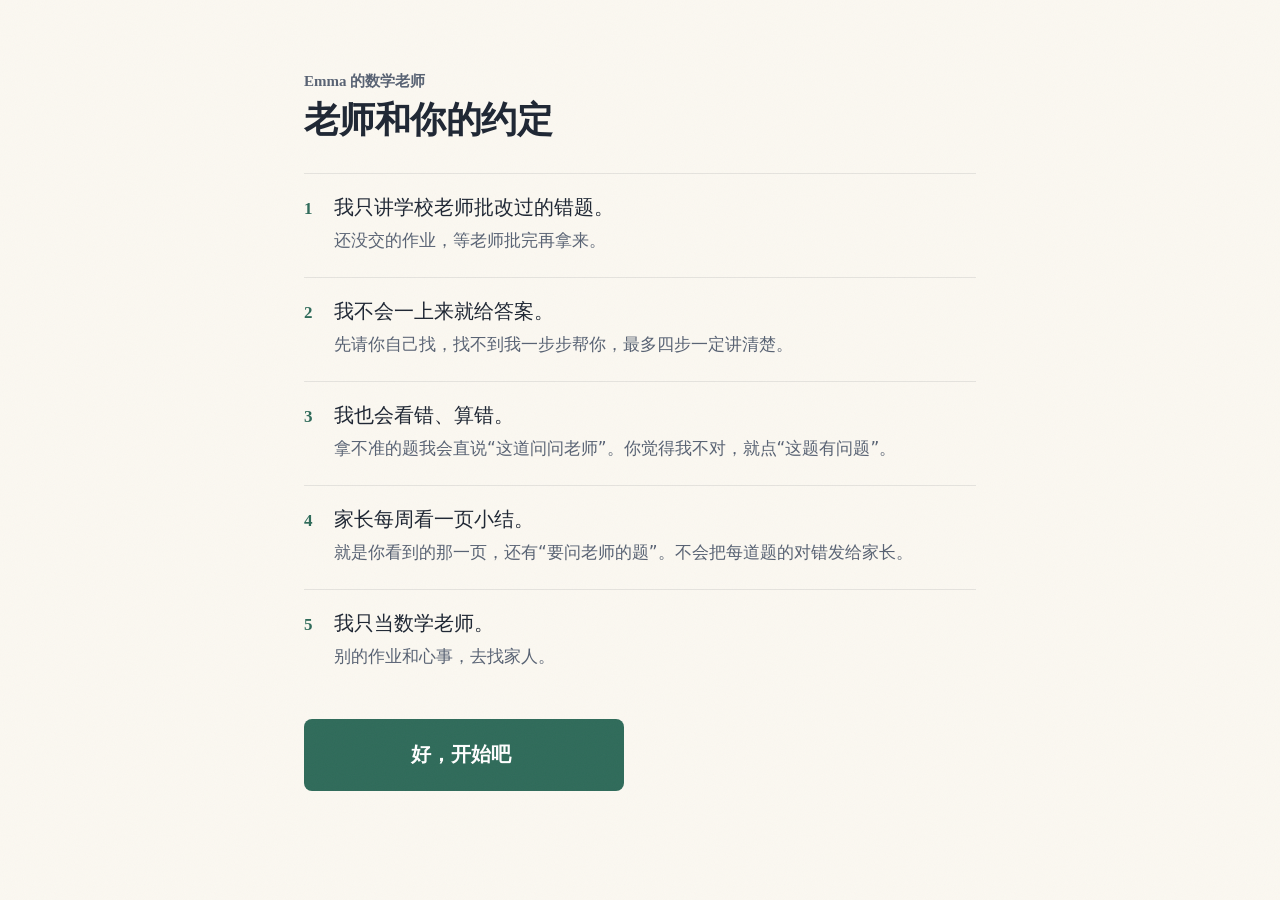
==== commit 8abba9bb: "v0.3.0: a private teacher she can talk to - 问我: free questions answered by gpt-5.4, streamed, with a" ====
--- a/index.html
+++ b/index.html
@@ -18,7 +18,7 @@
 <link rel="apple-touch-icon" href="icon-180.png">
 <link rel="icon" type="image/png" href="icon-180.png">
 <!-- base.css：设计 token 和共用控件；math.css：公式；keypad.css：答题小键盘（复习、讲题、确认屏都用，所以全局）；
-     后面每个界面一张自己的样式表，类名各带前缀（home- cap- ex- pr- book- onboard- parent-） -->
+     后面每个界面一张自己的样式表，类名各带前缀（home- cap- ex- pr- book- onboard- parent- chat-） -->
 <link rel="stylesheet" href="css/base.css">
 <link rel="stylesheet" href="css/math.css">
 <link rel="stylesheet" href="css/keypad.css">
@@ -29,6 +29,7 @@
 <link rel="stylesheet" href="css/book.css">
 <link rel="stylesheet" href="css/onboard.css">
 <link rel="stylesheet" href="css/parent.css">
+<link rel="stylesheet" href="css/chat.css">
 </head>
 <body>
 <main id="main">
@@ -72,6 +73,9 @@
 
   <!-- 第一次打开：老师和你的约定（ui-onboard.js） -->
   <section id="view-onboard" class="view" hidden></section>
+
+  <!-- 问我：自由问答、老师主动找她聊、讲完错题接着问，打字、说话、拍题（ui-chat.js，v0.3） -->
+  <section id="view-chat" class="view" hidden></section>
 </main>
 <div id="toast" class="toast" role="status" aria-live="polite"></div>
 <noscript><p class="boot-msg">Emma 的数学老师需要打开 JavaScript。</p></noscript>
--- a/css/home.css
+++ b/css/home.css
@@ -30,6 +30,14 @@
 .home-links .n{font-variant-numeric:lining-nums tabular-nums}
 .home-links:empty{display:none}
 
+/* v0.3 私人老师：主动找她聊的小卡（左边一道绿线，像老师在本子边上写的一句），和一直在的“有问题，问我” */
+.home-teacher{display:flex;flex-direction:column;align-items:flex-start;gap:16px;margin-top:28px;padding-top:24px;border-top:1px solid var(--rule)}
+.home-probe{align-self:stretch;padding:14px 18px 12px;border-left:3px solid var(--accent);background:color-mix(in srgb,var(--tag-bg) 55%,var(--paper));border-radius:0 8px 8px 0}
+.home-probe-title{font:600 20px/1.4 var(--serif);text-wrap:pretty}
+.home-probe-why{margin-top:4px;font-size:16px;line-height:1.55;color:var(--muted)}
+.home-probe .btn-row{margin-top:10px}
+.home-ask{min-height:52px;padding:0 22px 0 18px}
+
 @media (min-width:700px){
   .home-hello{margin-top:72px;font-size:40px}
   .home-review{margin-top:56px}
--- a/css/explain.css
+++ b/css/explain.css
@@ -119,3 +119,6 @@
   .ex-done-title{font-size:34px}
   .ex-remember-t{font-size:27px}
 }
+/* v0.3：讲完最后一屏的“还有不明白的？问我” */
+.ex-askme{margin-top:28px;padding-top:16px;border-top:1px solid var(--rule)}
+.ex-askme .text-btn{margin:0 -10px;font-size:16px;display:inline-flex;align-items:center;gap:8px}
--- a/css/book.css
+++ b/css/book.css
@@ -112,4 +112,7 @@
 .with-bar .page.book-card{padding-bottom:calc(var(--bar) + 96px)}
 .book-bar-btns{display:flex;flex-wrap:wrap;align-items:center;gap:8px 24px}
 .book-bar-btns .btn{min-width:200px}
+/* v0.3：卡详情的“问我” */
+.book-askme{display:inline-flex;align-items:center;gap:6px}
+.book-askme .icon{width:18px;height:18px}
 .book-bar-q{font-size:15px;line-height:1.5;margin-bottom:8px}
--- a/css/chat.css
+++ b/css/chat.css
@@ -0,0 +1,91 @@
+/* 问我：私人老师的对话（ui-chat.js）。负责：接线的人（v0.3）。类名以 chat- 开头；颜色、字、按钮用 base.css 的 token。
+   老师的话不放气泡，像老师在本子上写给她的：衬线、行距宽、一行一段；她的话靠右，浅绿底。
+   底部输入条固定：拍题、输入框、说话、发送；录音时换成音量条和“说完了”。 */
+.chat-page{padding-bottom:calc(var(--bar) + 140px)}
+.chat-title{margin-bottom:4px}
+
+.chat-about{margin-top:16px;padding:12px 16px;border:1px solid var(--rule);border-radius:8px}
+.chat-about-q{margin-top:6px;font:400 18px/1.6 var(--serif)}
+.chat-about .small{margin-top:4px}
+
+.chat-list{display:flex;flex-direction:column;gap:20px;margin-top:20px}
+.chat-list>.sk-bars{max-width:420px}
+.chat-msg{max-width:100%}
+.chat-msg.t .chat-text{font:400 19px/1.75 var(--serif);color:var(--ink);text-wrap:pretty}
+.chat-msg.t.local .chat-text{color:var(--muted)}
+.chat-text p+p,.chat-text p+ul,.chat-text p+ol,.chat-text ul+p,.chat-text ol+p{margin-top:8px}
+.chat-text ul,.chat-text ol{margin-top:6px;display:grid;gap:4px}
+.chat-text li{position:relative;padding-left:1.1em}
+.chat-text ul>li::before{content:"";position:absolute;left:.2em;top:.8em;width:.32em;height:.32em;border-radius:50%;background:var(--accent)}
+.chat-text ol{counter-reset:li}
+.chat-text ol>li{counter-increment:li;padding-left:1.5em}
+.chat-text ol>li::before{content:counter(li) ".";position:absolute;left:0;color:var(--accent);font-variant-numeric:tabular-nums}
+.chat-msg.me{align-self:flex-end;max-width:min(80%,520px);background:var(--tag-bg);border-radius:16px 16px 4px 16px;padding:10px 16px}
+.chat-msg.me .chat-text{font:17px/1.55 var(--sans);white-space:pre-wrap;overflow-wrap:anywhere}
+.chat-img{display:block;max-width:100%;max-height:260px;border-radius:8px;margin-bottom:8px}
+.chat-img:only-child{margin-bottom:0}
+.chat-thinking{font-size:16px}
+
+.chat-after{display:flex;flex-direction:column;gap:16px;margin-top:18px}
+.chat-after:empty{display:none}
+.chat-quick{display:flex;flex-wrap:wrap;gap:10px}
+.chat-chip{min-height:44px;padding:0 16px;border:1px solid var(--rule-strong);border-radius:999px;color:var(--ink);font:16px/1.2 var(--sans);background:var(--paper)}
+.chat-chip:active{background:var(--tag-bg)}
+.chat-partial{display:flex;align-items:center;gap:16px}
+.chat-error .btn-row{margin-top:4px}
+
+/* 当场练：一道题、小键盘、对错 */
+.chat-practice{padding:14px 16px 16px;border-left:3px solid var(--accent);background:color-mix(in srgb,var(--tag-bg) 55%,var(--paper));border-radius:0 8px 8px 0}
+.chat-pq{margin-top:6px;font:500 20px/1.6 var(--serif)}
+.chat-kp{margin-top:12px}
+.chat-paper .btn-row{margin-top:8px}
+.chat-paper p{margin-top:8px;font-size:18px}
+.chat-pres{margin-top:8px;font-size:17px}
+.chat-pres.ok .chat-mark{color:var(--good);font-weight:600}
+.chat-pres.no .chat-mark{color:var(--muted)}
+.chat-practice.past{margin-top:12px;padding:10px 14px 12px}
+.chat-practice.past .chat-pq{font-size:18px}
+.chat-practice.done{opacity:.9}
+
+/* 以前聊过的 */
+.chat-past{margin-top:20px}
+.chat-past ul{margin-top:6px}
+.chat-past-row{display:flex;align-items:center;gap:12px;width:100%;min-height:52px;border-bottom:1px solid var(--rule);text-align:left}
+.chat-past-t{flex:1;min-width:0;font-size:16px;white-space:nowrap;overflow:hidden;text-overflow:ellipsis}
+.chat-past-row .icon{width:18px;height:18px;color:var(--faint)}
+
+/* 底部输入条 */
+.chat-bar .inner{display:flex;flex-direction:column;gap:8px}
+.chat-input-row{display:flex;align-items:flex-end;gap:6px}
+.chat-input{flex:1;min-width:0;min-height:44px;max-height:160px;resize:none;border:1px solid var(--rule-strong);border-radius:22px;padding:10px 16px;
+  font:17px/1.4 var(--sans);background:var(--paper);color:var(--ink);outline:none;-webkit-appearance:none;appearance:none}
+.chat-input:focus{border-color:var(--accent)}
+.chat-input::placeholder{color:var(--faint)}
+.chat-icon-btn{flex:none;display:inline-flex;align-items:center;justify-content:center;width:44px;height:44px;border-radius:50%;color:var(--muted)}
+.chat-icon-btn:active{background:var(--tag-bg)}
+.chat-icon-btn:disabled{opacity:.35}
+.chat-send{flex:none;display:inline-flex;align-items:center;justify-content:center;width:44px;height:44px;border-radius:50%;background:var(--btn-bg);color:var(--btn-ink)}
+.chat-send:disabled{opacity:.3}
+.chat-photo-row{display:flex;align-items:center;gap:8px}
+.chat-photo-prev{height:64px;max-width:120px;object-fit:cover;border-radius:6px;border:1px solid var(--rule)}
+.chat-hear{padding:0 4px}
+
+.chat-rec{display:flex;align-items:center;gap:12px;min-height:52px;flex-wrap:wrap}
+.chat-rec-dot{width:10px;height:10px;border-radius:50%;background:var(--danger);animation:chat-pulse 1.2s ease-in-out infinite}
+.chat-level{display:inline-flex;align-items:center;gap:3px;height:28px}
+.chat-level i{display:block;width:4px;height:28px;border-radius:2px;background:var(--accent);transform:scaleY(.15);transform-origin:center;transition:transform .08s linear}
+.chat-rec-time{font-size:15px;color:var(--muted)}
+.chat-rec-msg{flex:1;min-width:8em}
+.chat-rec-btns{display:flex;align-items:center;gap:18px;margin-left:auto}
+.chat-rec-stop{min-height:44px;padding:0 18px}
+@keyframes chat-pulse{0%,100%{opacity:1}50%{opacity:.35}}
+@media (prefers-reduced-motion: reduce){.chat-rec-dot{animation:none}.chat-level i{transition:none}}
+
+@media (min-width:700px){
+  .chat-msg.t .chat-text{font-size:20px}
+  .chat-pq{font-size:22px}
+}
+@media (max-width:420px){
+  .chat-msg.t .chat-text{font-size:18px}
+  .chat-rec-msg{display:none}
+}
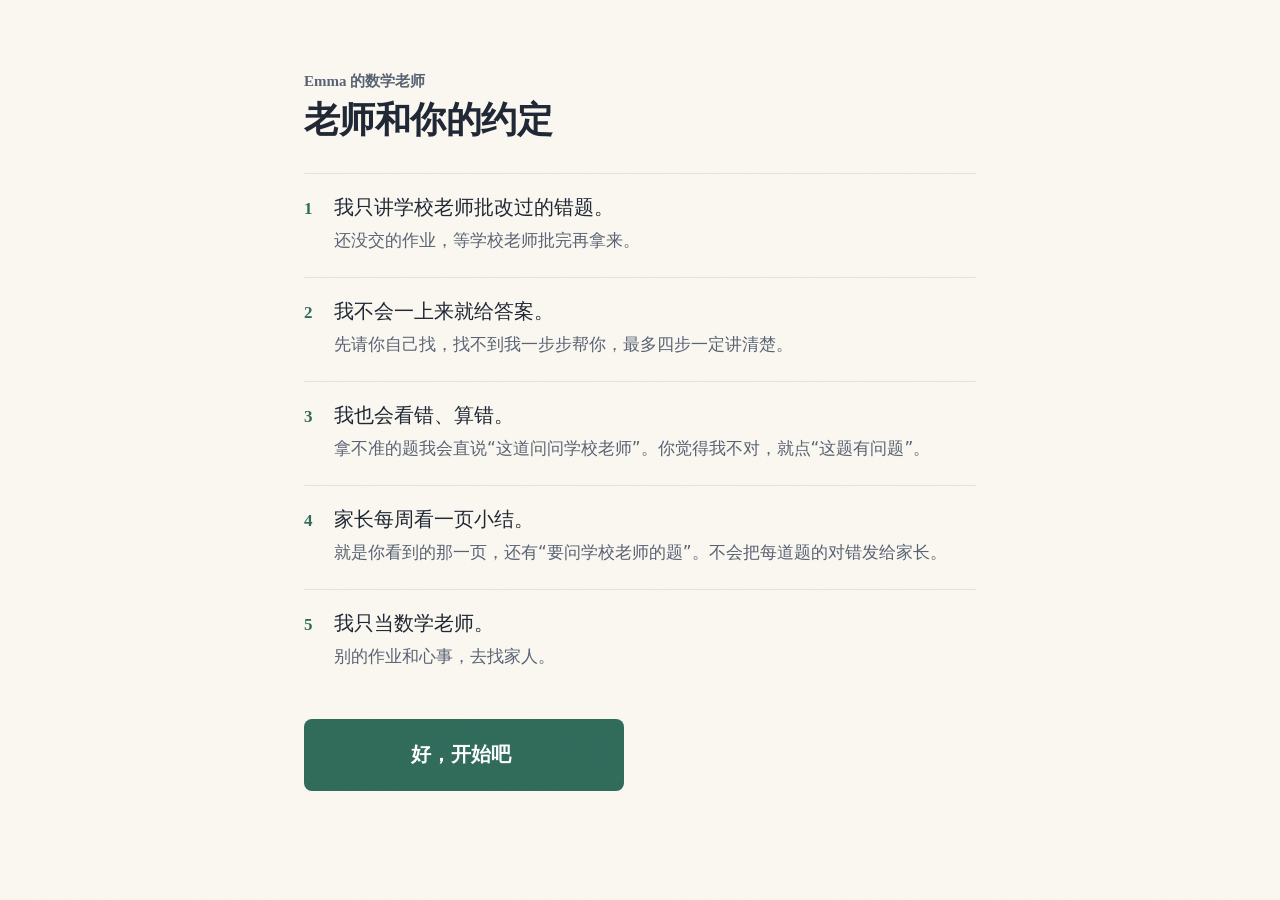
==== commit 970e9759: "v0.4.0: midterm season and a practice paper from her own traps - 错题卷: one fresh checked problem per " ====
--- a/index.html
+++ b/index.html
@@ -18,7 +18,7 @@
 <link rel="apple-touch-icon" href="icon-180.png">
 <link rel="icon" type="image/png" href="icon-180.png">
 <!-- base.css：设计 token 和共用控件；math.css：公式；keypad.css：答题小键盘（复习、讲题、确认屏都用，所以全局）；
-     后面每个界面一张自己的样式表，类名各带前缀（home- cap- ex- pr- book- onboard- parent- chat-） -->
+     后面每个界面一张自己的样式表，类名各带前缀（home- cap- ex- pr- book- onboard- parent- chat- pp-） -->
 <link rel="stylesheet" href="css/base.css">
 <link rel="stylesheet" href="css/math.css">
 <link rel="stylesheet" href="css/keypad.css">
@@ -30,6 +30,7 @@
 <link rel="stylesheet" href="css/onboard.css">
 <link rel="stylesheet" href="css/parent.css">
 <link rel="stylesheet" href="css/chat.css">
+<link rel="stylesheet" href="css/paper.css">
 </head>
 <body>
 <main id="main">
@@ -76,6 +77,9 @@
 
   <!-- 问我：自由问答、老师主动找她聊、讲完错题接着问，打字、说话、拍题（ui-chat.js，v0.3） -->
   <section id="view-chat" class="view" hidden></section>
+
+  <!-- 考前错题卷：选范围、补题、A4 卷子（打印、分享）、对答案（ui-paper.js，v0.4） -->
+  <section id="view-paper" class="view" hidden></section>
 </main>
 <div id="toast" class="toast" role="status" aria-live="polite"></div>
 <noscript><p class="boot-msg">Emma 的数学老师需要打开 JavaScript。</p></noscript>
--- a/css/math.css
+++ b/css/math.css
@@ -6,7 +6,7 @@
 .m-sign { margin-right: .04em; }
 .m-sup { font-size: .68em; vertical-align: .62em; line-height: 0; margin-left: .04em; }
 .m-sub { font-size: .68em; vertical-align: -.3em; line-height: 0; }
-.m-frac { display: inline-flex; flex-direction: column; align-items: center; vertical-align: -.62em; margin: 0 .12em; font-size: .92em; line-height: 1.12; }
+.m-frac { display: inline-flex; flex-direction: column; align-items: center; vertical-align: .55em; margin: 0 .12em; font-size: .92em; line-height: 1.12; }
 .m-num { padding: 0 .16em .04em; }
 .m-den { padding: .06em .16em 0; border-top: .07em solid currentColor; align-self: stretch; text-align: center; }
 .m-sqrt { white-space: nowrap; }
--- a/css/home.css
+++ b/css/home.css
@@ -9,10 +9,22 @@
 .home-body{flex:1;display:flex;flex-direction:column;padding-top:8px}
 
 .home-hello{margin-top:40px;font:600 32px/1.22 var(--serif);letter-spacing:-.01em;text-wrap:pretty}
+/* v0.3.1 招呼下面那一句：最近一件具体的事（“昨天那道 −3² 的题，今天在复习里等你。”），像老师见面时顺口提一句 */
+.home-greet{margin-top:12px;font:500 21px/1.5 var(--serif);max-width:28em;text-wrap:pretty}
+
+/* v1 期中季：招呼下面一行安静的提示（离期中还有几天、错题卷、考前早点睡、考完拍卷子）。小字、灰色，不抢主按钮；
+   错题卷那几天是个文字按钮，强调色，后面一个小箭头 */
+.home-exam{margin-top:14px;font-size:16px;line-height:1.6;color:var(--muted);max-width:34em;text-wrap:pretty}
+.home-exam .n{font-variant-numeric:lining-nums tabular-nums;font-weight:600;color:var(--ink)}
+.text-btn.home-exam-go{align-self:flex-start;justify-content:flex-start;margin:6px -10px 0;min-height:44px;color:var(--accent);font-size:16px;line-height:1.5;text-align:left}
+.home-exam-go .n{color:inherit}
+.home-exam-go .icon{width:16px;height:16px;flex:none}
 
 .home-review{display:flex;flex-direction:column;margin-top:40px}
 .home-line{font-size:26px;max-width:24em}
 .home-why{margin-top:12px;font-size:16px;line-height:1.6;color:var(--muted);text-wrap:pretty;max-width:34em}
+/* 有复习时不再有“今天要复习几道”那一行（主按钮说约几分钟），“为什么先练这个”就是这一块的第一行 */
+.home-review>.home-why:first-child{margin-top:0;font-size:17px}
 .home-actions{display:flex;flex-direction:column;align-items:stretch;margin-top:32px}
 .home-actions .btn-big{width:100%;justify-content:center}
 .home-review .sk-bars{max-width:420px}
@@ -22,13 +34,15 @@
 .home-snap .btn{min-height:52px;padding:0 22px 0 18px}
 .home-note{margin-top:20px}
 
-/* 底部一行：待讲 N 道 · 错题本 · 问老师 N 道 */
+/* 底部一行：明天先讲 N 道 · 错题本 · 问学校老师（有要问的题时带一个小圆点，不写数字） */
 .home-links{display:flex;flex-wrap:wrap;align-items:center;gap:4px 28px;margin-top:40px;padding-top:10px;border-top:1px solid var(--rule)}
 .home-links .text-btn{margin:0;padding:0 4px;min-height:48px;font-size:16px;color:var(--ink)}
 .home-links .text-btn.accent{color:var(--accent);font-weight:600}
 .home-links .text-btn .icon{width:19px;height:19px}
 .home-links .n{font-variant-numeric:lining-nums tabular-nums}
 .home-links:empty{display:none}
+.home-askteacher{gap:7px}
+.home-dot{display:inline-block;width:8px;height:8px;border-radius:50%;background:var(--accent);flex:none}
 
 /* v0.3 私人老师：主动找她聊的小卡（左边一道绿线，像老师在本子边上写的一句），和一直在的“有问题，问我” */
 .home-teacher{display:flex;flex-direction:column;align-items:flex-start;gap:16px;margin-top:28px;padding-top:24px;border-top:1px solid var(--rule)}
@@ -40,6 +54,8 @@
 
 @media (min-width:700px){
   .home-hello{margin-top:72px;font-size:40px}
+  .home-greet{margin-top:14px;font-size:23px}
+  .home-exam,.text-btn.home-exam-go{font-size:17px}
   .home-review{margin-top:56px}
   .home-line{font-size:28px}
   .home-why{font-size:17px}
@@ -53,5 +69,6 @@
 }
 @media (max-width:420px){
   .home-hello{font-size:28px}
+  .home-greet{font-size:19px}
   .home-line{font-size:23px}
 }
--- a/css/explain.css
+++ b/css/explain.css
@@ -95,6 +95,14 @@
 .ex-again-h{font:500 19px/1.45 var(--serif)}
 .ex-again-later{font-size:16px;color:var(--muted)}
 
+/* 直接讲吧: once she has fixed once and picked once. Normally a quiet text button bottom right;
+   after 21:00 a big solid button at the top of the step, the first thing she sees. */
+.ex-direct{display:flex;justify-content:flex-end;margin-top:-4px}
+.ex-direct .text-btn{display:inline-flex;align-items:center;gap:4px;margin-right:-10px;font-size:16px}
+.ex-direct.big{justify-content:flex-start;margin-top:0}
+.ex-direct.big .btn{flex:1;max-width:520px}
+@media (max-width:560px){.ex-direct.big .btn{max-width:none}}
+
 /* 这题有问题: small, bottom right */
 .ex-flag-row{display:flex;justify-content:flex-end;margin-top:8px}
 .text-btn.ex-flag{font-size:14px;color:var(--faint);margin-right:-10px}
--- a/css/book.css
+++ b/css/book.css
@@ -39,7 +39,7 @@
   @keyframes book-lit{from{background:transparent;border-color:var(--rule-strong);transform:scale(.6)}to{transform:none}}
 }
 
-/* 问老师：一行是坑名和原因 */
+/* 问学校老师：一行是坑名和原因 */
 .book-ask{scroll-margin-top:calc(var(--top) + var(--head) + 12px)}
 .book-ask .sec-h{padding-bottom:4px}
 .book-ask-lead{margin:2px 0 10px}
@@ -50,6 +50,9 @@
 .book-pending{margin:0 0 0 -10px;font-size:16px;font-weight:600}
 .book-pending .icon{width:16px;height:16px}
 .book-count{font-size:15px;color:var(--muted);font-variant-numeric:lining-nums tabular-nums}
+.book-paper{margin-top:12px}
+.book-paper .text-btn{margin-left:-10px;font-size:16px;font-weight:600}
+.book-paper .icon{width:16px;height:16px}
 .book-promise{margin-top:28px}
 .book-promise .text-btn{font-size:14px}
 
@@ -108,7 +111,7 @@
 .book-other-stem{margin-top:6px;font-size:15px;line-height:1.5}
 .book-gone{margin-top:24px}
 
-/* 底部操作条；问“放进问老师吗”时条会高一点，正文底下多留一些 */
+/* 底部操作条；问“放进问学校老师吗”时条会高一点，正文底下多留一些 */
 .with-bar .page.book-card{padding-bottom:calc(var(--bar) + 96px)}
 .book-bar-btns{display:flex;flex-wrap:wrap;align-items:center;gap:8px 24px}
 .book-bar-btns .btn{min-width:200px}
--- a/css/paper.css
+++ b/css/paper.css
@@ -0,0 +1,94 @@
+/* 考前错题卷（js/ui-paper.js）。负责：错题卷 agent。类名以 pp- 开头。
+   这里是 App 里的几屏：选范围、补题、卷子预览、对答案、收尾，和打印时只留卷子的规矩。
+   卷子本身的版式（A4、每题不拆页、页眉、答案页）在 js/paper.js 的 SHEET_CSS：分享出去的 HTML 文件里也要一模一样的一份，
+   所以只写在那一处，ui-paper 打开时放进一个 <style>。
+   和复习一样：细线分行，没有红色，没有分数；✓ 用强调色，✗ 用墨色，只是她自己的记号。 */
+
+.pp-page .page-title+.lead{margin-top:8px}
+.pp-loading{margin-top:28px}
+.pp-msg,.pp-resume,.pp-wait,.pp-wrap{margin-top:28px}
+.pp-msg .lead,.pp-resume .lead,.pp-wrap .lead{margin-top:10px;max-width:30em}
+.pp-resume .btn-row{margin-top:20px}
+.pp-resume .btn-row+.btn-row{margin-top:8px}
+
+/* ---------- 选范围：一章一行，前面一个勾 ---------- */
+.pp-range{margin-top:32px}
+.pp-range .sec-h{padding-bottom:4px;border-bottom:1px solid var(--rule)}
+.pp-chs li{border-bottom:1px solid var(--rule)}
+.pp-ch{width:100%;display:grid;grid-template-columns:28px minmax(0,1fr) auto;align-items:center;gap:0 14px;min-height:var(--row);padding:10px 0;text-align:left;color:var(--ink)}
+.pp-ch:active{background:color-mix(in srgb,var(--ink) 4%,transparent)}
+.pp-box{display:inline-flex;align-items:center;justify-content:center;width:24px;height:24px;border-radius:5px;box-shadow:inset 0 0 0 1.5px var(--rule-strong);color:transparent;transition:background-color .2s var(--ease),box-shadow .2s var(--ease)}
+.pp-box .icon{width:17px;height:17px;stroke-width:2.25}
+.pp-ch[aria-pressed="true"] .pp-box{background:var(--accent);box-shadow:none;color:var(--paper)}
+.pp-ch-name{font:500 17px/1.35 var(--serif);min-width:0}
+.pp-ch-n{font-size:14px;color:var(--muted);white-space:nowrap;font-variant-numeric:lining-nums tabular-nums}
+.pp-ch[aria-pressed="false"] .pp-ch-name{color:var(--muted);font-weight:400}
+
+.pp-sum{margin-top:24px;min-height:52px}
+.pp-sum-main{font:400 21px/1.5 var(--serif);color:var(--ink);text-wrap:pretty}
+.pp-sum .small{margin-top:4px}
+.pp-make{margin-top:18px}
+.text-btn.pp-demo{display:flex;margin:18px 0 0 -10px;font-size:14px}
+
+/* ---------- 补题 ---------- */
+.pp-wait-t{font:400 22px/1.5 var(--serif);color:var(--ink)}
+.pp-wait .small{margin:4px 0 18px}
+.pp-wait .btn-row{margin-top:24px}
+
+/* ---------- 卷子预览 ---------- */
+.pp-sheet-lead{margin-top:16px;font:400 19px/1.5 var(--serif);color:var(--ink)}
+.pp-tools{margin-top:18px}
+.pp-tools .btn{min-width:120px}
+.pp-help{margin-top:10px}
+.pp-preview{margin:28px calc(-1 * var(--gutter)) 0;padding:20px var(--gutter) 4px;background:color-mix(in srgb,var(--ink) 6%,var(--paper));border-top:1px solid var(--rule);border-bottom:1px solid var(--rule)}
+/* 答案页屏幕上不显示（还没做的题，答案先不给她看），打印时带上 */
+.pp-preview .pp-key{display:none}
+.pp-keyhidden{margin-top:12px}
+.pp-tocheck{margin-top:24px}
+
+/* ---------- 对答案 ---------- */
+.pp-half{margin-top:30px}
+.pp-half .sec-h{padding-bottom:4px;border-bottom:1px solid var(--rule)}
+.pp-half.closed .btn-row{margin-top:14px}
+.pp-half.done .sec-h .st{color:var(--accent)}
+.pp-rows li{border-bottom:1px solid var(--rule)}
+.pp-row{display:grid;grid-template-columns:2.2em minmax(0,1fr) auto;align-items:start;gap:0 12px;padding:14px 0}
+.pp-rno{font:600 17px/1.6 var(--serif);color:var(--muted);font-variant-numeric:tabular-nums}
+.pp-rbody{min-width:0;display:flex;flex-direction:column;gap:6px}
+.pp-rq{font:400 18px/1.6 var(--serif);color:var(--ink);overflow-wrap:anywhere}
+/* math.css 的分数沉到字下面（STATUS“分数在 iPad 上可能偏低”），这一屏和卷子一样先抬起来；math.css 改好以后删 */
+#view-paper .m-frac{vertical-align:.55em}
+.pp-ra{display:flex;flex-wrap:wrap;align-items:baseline;gap:4px 10px}
+.pp-ra-v{font:500 19px/1.5 var(--serif);color:var(--ink)}
+.pp-rtrap{border-left:2px solid var(--marker);padding:2px 0 2px 12px;font:15px/1.55 var(--sans);color:var(--ink);text-wrap:pretty}
+.text-btn.pp-ask{align-self:flex-start;margin:0 -10px;font-size:15px}
+.pp-marks{display:flex;gap:10px;padding-top:2px}
+.pp-mark{width:48px;height:48px;border-radius:50%;box-shadow:inset 0 0 0 1.5px var(--rule-strong);font:600 21px/1 var(--sans);color:var(--muted);transition:background-color .2s var(--ease),color .2s var(--ease),box-shadow .2s var(--ease),transform .15s var(--ease)}
+.pp-mark:active{transform:scale(.94)}
+.pp-mark.ok[aria-pressed="true"]{background:var(--accent);color:var(--paper);box-shadow:none}
+.pp-mark.wrong[aria-pressed="true"]{background:var(--ink);color:var(--paper);box-shadow:none}
+.pp-mark:disabled{cursor:default}
+.pp-mark:disabled[aria-pressed="false"]{opacity:.35}
+.pp-half-foot{margin-top:6px}
+.pp-half-foot .small{margin-top:6px}
+.pp-back-sheet{margin-top:24px}
+
+.pp-wrap .btn-row{margin-top:22px}
+.pp-demo-note{color:var(--faint)}
+
+@media (max-width:520px){
+  .pp-row{grid-template-columns:1.8em minmax(0,1fr);row-gap:10px}
+  .pp-marks{grid-column:2}
+  .pp-sum-main{font-size:19px}
+}
+
+/* ---------- 打印：只留卷子 ---------- */
+@media print{
+  html,body{background:#fff!important;color:#161616!important}
+  body::before,.toast{display:none!important}
+  body:has(#view-paper:not([hidden])) main#main{max-width:none;margin:0}
+  #view-paper .pp-noprint{display:none!important}
+  #view-paper .pp-page{padding:0!important}
+  #view-paper .pp-preview{margin:0;padding:0;background:none;border:0}
+  #view-paper .pp-preview .pp-key{display:block}
+}
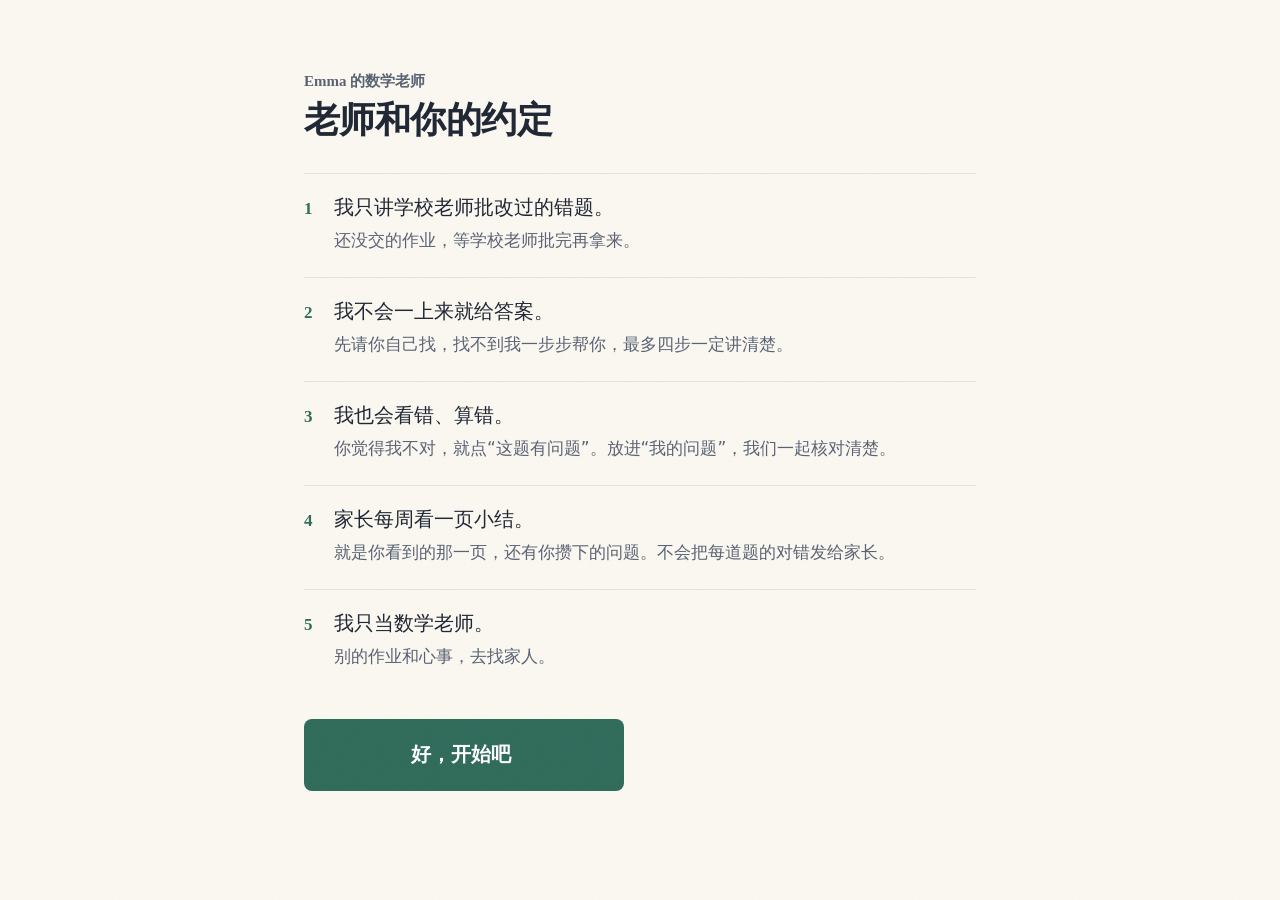
==== commit a71b9c7a: "v0.7.0 voice like the English app (Doubao streaming, hold to talk), teacher avatar and more chats, s" ====
--- a/index.html
+++ b/index.html
@@ -4,7 +4,7 @@
 <meta charset="utf-8">
 <meta name="viewport" content="width=device-width, initial-scale=1, viewport-fit=cover">
 <!-- connect-src https:：中转站地址由家长在 App 里填，事先不知道域名。脚本、样式、字体只从自己这里来。 -->
-<meta http-equiv="Content-Security-Policy" content="default-src 'self'; script-src 'self'; style-src 'self' 'unsafe-inline'; img-src 'self' data: blob:; connect-src 'self' https:; media-src 'self' blob: data:; worker-src 'self'; object-src 'none'; base-uri 'self'; form-action 'self'">
+<meta http-equiv="Content-Security-Policy" content="default-src 'self'; script-src 'self'; style-src 'self' 'unsafe-inline'; img-src 'self' data: blob:; connect-src 'self' https: wss://openspeech.bytedance.com; media-src 'self' blob: data:; worker-src 'self'; object-src 'none'; base-uri 'self'; form-action 'self'">
 <meta name="color-scheme" content="light dark">
 <meta name="theme-color" content="#FBF8F1" media="(prefers-color-scheme: light)">
 <meta name="theme-color" content="#14181F" media="(prefers-color-scheme: dark)">
@@ -31,6 +31,7 @@
 <link rel="stylesheet" href="css/parent.css">
 <link rel="stylesheet" href="css/chat.css">
 <link rel="stylesheet" href="css/paper.css">
+<link rel="stylesheet" href="css/bookmap.css">
 </head>
 <body>
 <main id="main">
@@ -77,6 +78,7 @@
 
   <!-- 问我：自由问答、老师主动找她聊、讲完错题接着问，打字、说话、拍题（ui-chat.js，v0.3） -->
   <section id="view-chat" class="view" hidden></section>
+  <section id="view-bookmap" class="view" hidden></section>
 
   <!-- 考前错题卷：选范围、补题、A4 卷子（打印、分享）、对答案（ui-paper.js，v0.4） -->
   <section id="view-paper" class="view" hidden></section>
--- a/css/base.css
+++ b/css/base.css
@@ -195,3 +195,14 @@
 body.has-bar .toast{bottom:calc(var(--bar) + 12px)}
 
 @media (prefers-reduced-motion: reduce){*,*::before,*::after{animation:none!important;transition:none!important}}
+
+/* v0.7 老师的头像（ui-dom.teacherAvatar） */
+.t-avatar{flex:none;display:inline-block;width:40px;height:40px;border-radius:50%;overflow:hidden}
+.t-avatar svg{display:block;width:100%;height:100%}
+.t-avatar .av-bg{fill:color-mix(in srgb,var(--accent) 16%,var(--paper))}
+.t-avatar .av-shirt{fill:var(--accent)}
+.t-avatar .av-face{fill:#F2D2B6}
+.t-avatar .av-hair{fill:#3B2F2A}
+.t-avatar .av-glass{fill:none;stroke:#3B2F2A;stroke-width:1.1}
+.t-avatar .av-smile{fill:none;stroke:#8A4B3A;stroke-width:1.2;stroke-linecap:round}
+.t-avatar.sm{width:28px;height:28px}
--- a/css/keypad.css
+++ b/css/keypad.css
@@ -47,6 +47,10 @@
 .kp-blank{display:block}
 .kp-c,.kp-mv{display:flex;gap:inherit;min-width:0}
 .kp-c .kp-k,.kp-mv .kp-k{flex:1 1 0}
+/* ABC：a 到 z 全部字母，键盘下面展开一块 */
+.kp-abc{display:grid;grid-template-columns:repeat(9,minmax(0,1fr));gap:6px;margin-top:8px}
+.kp-abc[hidden]{display:none}
+.kp-abc .kp-k{min-height:46px;font-size:22px}
 
 /* the question is done: keys go away, her answer stays on the screen */
 .kp-folded .kp-keys{display:none}
--- a/css/home.css
+++ b/css/home.css
@@ -46,10 +46,13 @@
 
 /* v0.3 私人老师：主动找她聊的小卡（左边一道绿线，像老师在本子边上写的一句），和一直在的“有问题，问我” */
 .home-teacher{display:flex;flex-direction:column;align-items:flex-start;gap:16px;margin-top:28px;padding-top:24px;border-top:1px solid var(--rule)}
-.home-probe{align-self:stretch;padding:14px 18px 12px;border-left:3px solid var(--accent);background:color-mix(in srgb,var(--tag-bg) 55%,var(--paper));border-radius:0 8px 8px 0}
+.home-probe{align-self:stretch;display:flex;gap:14px;align-items:flex-start;padding:14px 18px 12px;border-left:3px solid var(--accent);background:color-mix(in srgb,var(--tag-bg) 55%,var(--paper));border-radius:0 8px 8px 0}
 .home-probe-title{font:600 20px/1.4 var(--serif);text-wrap:pretty}
 .home-probe-why{margin-top:4px;font-size:16px;line-height:1.55;color:var(--muted)}
 .home-probe .btn-row{margin-top:10px}
+.home-probe-body{flex:1;min-width:0}
+.home-probe-av{width:44px;height:44px}
+.home-ask .t-avatar{margin-right:2px}
 .home-ask{min-height:52px;padding:0 22px 0 18px}
 
 @media (min-width:700px){
--- a/css/capture.css
+++ b/css/capture.css
@@ -84,7 +84,7 @@
 .cap-pmark{font-size:15px;color:var(--muted)}
 .cap-pst{align-self:center}
 .cap-prow.later .cap-pst{background:transparent;border:1px solid var(--rule-strong)}
-.cap-pstem{font-size:14px;line-height:1.4;color:var(--faint);white-space:nowrap;overflow:hidden;text-overflow:ellipsis}
+.cap-pstem{font-size:15px;line-height:1.9;color:var(--muted);display:-webkit-box;-webkit-line-clamp:2;-webkit-box-orient:vertical;overflow:hidden}
 .cap-pthumb{flex:none;width:132px;height:68px;display:grid;place-items:center;overflow:hidden;border:1px solid var(--rule);border-radius:3px;background:var(--sk)}
 .cap-pthumb.none{display:none}
 .cap-pthumb img{display:block;width:100%;height:100%;object-fit:contain;background:#fff}
@@ -131,6 +131,36 @@
 .cap-keypad:empty{min-height:48px;border-bottom:2px solid var(--rule-strong)}
 .cap-doubt-q{font:400 19px/1.5 var(--serif);color:var(--ink);text-wrap:pretty}
 
+/* 订正过的题（v0.6.0）：屏 4 的小标；屏 5 的两选一（大按钮），选“直接讲”时她写的过程折成一行、变淡 */
+.cap-pfix{align-self:center;background:transparent;border:1px solid var(--rule-strong)}
+.cap-usework{padding:16px 0 18px;border-bottom:1px solid var(--rule)}
+.cap-fixed-note{margin-bottom:8px;font:400 19px/1.5 var(--serif);color:var(--ink);text-wrap:pretty}
+.cap-usework-q{font:500 14px/1.5 var(--sans);color:var(--muted)}
+.cap-uw-opts{display:grid;grid-template-columns:repeat(auto-fit,minmax(260px,1fr));gap:10px;margin-top:10px}
+.cap-uw{display:flex;align-items:center;gap:12px;min-height:64px;padding:12px 16px;border:1.5px solid var(--rule-strong);border-radius:var(--radius-btn);
+  text-align:left;font:500 17px/1.4 var(--sans);color:var(--ink);transition:background-color .2s var(--ease),border-color .2s var(--ease)}
+.cap-uw.on{border-color:var(--accent);background:var(--tag-bg)}
+.cap-uw:disabled{opacity:.6}
+.cap-uw-dot{flex:none;width:26px;height:26px;display:grid;place-items:center;border:1.5px solid var(--rule-strong);border-radius:50%;
+  transition:background-color .2s var(--ease),border-color .2s var(--ease)}
+.cap-uw.on .cap-uw-dot{background:var(--accent);border-color:var(--accent);color:var(--paper)}
+.cap-uw-dot .icon{width:18px;height:18px;stroke-width:2.25}
+.cap-uw-text{flex:1;min-width:0;text-wrap:pretty}
+.cap-folded{opacity:.62}
+.cap-foldbtn{display:flex;align-items:center;gap:10px;width:100%;min-height:44px;padding:8px 6px;margin:0 -6px;border-radius:4px;text-align:left;
+  font:400 17px/1.5 var(--serif);color:var(--muted)}
+.cap-foldbtn:active{background:var(--tag-bg)}
+.cap-foldtext{flex:1;min-width:0}
+.cap-peek{flex:none;font:15px/1 var(--sans);color:var(--accent)}
+.cap-chev{flex:none;width:18px;height:18px;transform:rotate(90deg);transition:transform .2s var(--ease)}
+.cap-foldbtn[aria-expanded="true"] .cap-chev{transform:rotate(-90deg)}
+.cap-peeklist{padding:2px 0 6px;color:var(--muted)}
+.cap-work-ro li{align-items:baseline}
+.cap-work-ro .cap-ln{line-height:1.55}
+.cap-rotext{flex:1;min-width:0;font:400 17px/1.55 var(--serif);overflow-wrap:anywhere}
+.cap-roans{display:flex;align-items:baseline;gap:10px;margin-top:6px}
+.cap-roans-k{flex:none;font:500 14px/1.5 var(--sans)}
+
 @media (max-width:560px){
   .cap-go,.cap-main{min-width:0;flex:1 1 100%}
   .cap-pthumb{width:96px;height:56px}
--- a/css/explain.css
+++ b/css/explain.css
@@ -130,3 +130,31 @@
 /* v0.3：讲完最后一屏的“还有不明白的？问我” */
 .ex-askme{margin-top:28px;padding-top:16px;border-top:1px solid var(--rule)}
 .ex-askme .text-btn{margin:0 -10px;font-size:16px;display:inline-flex;align-items:center;gap:8px}
+
+/* v0.6.0：讲题每一屏右上角的“有问题？问我”。导航栏一直在顶上，按钮就一直够得着，不用滚到小键盘下面去找 */
+.text-btn.ex-ask{display:inline-flex;align-items:center;gap:6px;margin:0 -10px 0 0;font-size:15px;white-space:nowrap}
+.text-btn.ex-ask .icon{width:20px;height:20px}
+@media (max-width:420px){.text-btn.ex-ask{font-size:14px;gap:4px}}
+
+/* 订正过、直接讲：一句说明，然后只有正确的一栏（完整过程放在一步步讲完以后） */
+.ex-instr.ex-nowork{margin-bottom:-4px}
+.ex-solo{padding:12px 0 14px;border-top:1px solid var(--rule);border-bottom:1px solid var(--rule)}
+.ex-solo .label{margin-bottom:6px}
+.ex-solo .ex-vs-line{color:var(--ink)}
+
+/* 举一反三：题下面的提示像页边的批注；撞上坑的那条用记号笔的黄 */
+.ex-extra-row{margin-top:6px}
+.ex-extra-sum{font:400 17px/1.55 var(--serif);color:var(--muted);margin-top:-6px}
+.ex-xhints{display:flex;flex-direction:column;gap:10px}
+.ex-xhint{border-left:2px solid var(--accent);padding:2px 0 2px 14px;font:17px/1.6 var(--sans);color:var(--ink);text-wrap:pretty;overflow-wrap:anywhere}
+.ex-xhint.trap{border-left-color:var(--marker);background:color-mix(in srgb,var(--marker) 22%,transparent);padding:8px 12px 8px 14px;border-radius:0 4px 4px 0}
+.ex-key{padding:12px 0 14px;border-top:1px solid var(--rule);border-bottom:1px solid var(--rule)}
+.ex-key .label{margin-bottom:6px}
+.ex-key-a{font:600 22px/1.45 var(--serif);color:var(--ink);overflow-wrap:anywhere}
+.ex-xsteps{display:flex;flex-direction:column;gap:6px;margin-top:10px;padding-left:1.4em;list-style:decimal;font:17px/1.6 var(--sans);color:var(--ink)}
+.ex-xsteps li{overflow-wrap:anywhere}
+.ex-answer .ex-xsteps{margin:0 0 10px}
+.ex-extra-full{font:500 19px/1.5 var(--serif);color:var(--ink)}
+
+/* 核对没能确认时的一句小字（v0.6.1） */
+.ex-soft{margin:0 0 10px;color:var(--muted)}
--- a/css/parent.css
+++ b/css/parent.css
@@ -121,3 +121,15 @@
 .parent-wipe-q{font:400 20px/1.4 var(--serif);color:var(--danger)}
 .parent-about{margin-top:48px}
 .parent-version{margin-top:16px}
+
+/* v0.5 老师的笔记本 */
+.parent-note-item{padding:10px 0;border-top:1px solid var(--rule)}
+.parent-label+.parent-note-item{border-top:0;padding-top:2px}
+.parent-note-item>*+*{margin-top:4px}
+.parent-note-k{font-weight:600;color:var(--ink)}
+.parent-note-parent{font:400 17px/1.6 var(--serif);color:var(--ink)}
+.parent-note-date{display:flex;align-items:center;gap:12px;width:100%;min-height:44px;padding:0;background:none;border:0;text-align:left;color:var(--ink)}
+.parent-note-date .parent-q{flex:none}
+.parent-note-date .small{flex:1;min-width:0;color:var(--muted)}
+.parent-note-date .chev{flex:none;width:16px;height:16px;color:var(--muted);transition:transform .2s var(--ease)}
+.parent-item.open .parent-note-date .chev{transform:rotate(90deg)}
--- a/css/chat.css
+++ b/css/chat.css
@@ -11,6 +11,11 @@
 .chat-list{display:flex;flex-direction:column;gap:20px;margin-top:20px}
 .chat-list>.sk-bars{max-width:420px}
 .chat-msg{max-width:100%}
+/* v0.7 老师的话左边有头像，像两个人在聊 */
+.chat-msg.t{display:flex;align-items:flex-start;gap:12px}
+.chat-tbody{flex:1;min-width:0}
+.chat-av{margin-top:2px}
+@media (max-width:420px){.chat-av{width:32px;height:32px}.chat-msg.t{gap:9px}}
 .chat-msg.t .chat-text{font:400 19px/1.75 var(--serif);color:var(--ink);text-wrap:pretty}
 .chat-msg.t.local .chat-text{color:var(--muted)}
 .chat-text p+p,.chat-text p+ul,.chat-text p+ol,.chat-text ul+p,.chat-text ol+p{margin-top:8px}
@@ -70,16 +75,17 @@
 .chat-photo-prev{height:64px;max-width:120px;object-fit:cover;border-radius:6px;border:1px solid var(--rule)}
 .chat-hear{padding:0 4px}
 
-.chat-rec{display:flex;align-items:center;gap:12px;min-height:52px;flex-wrap:wrap}
-.chat-rec-dot{width:10px;height:10px;border-radius:50%;background:var(--danger);animation:chat-pulse 1.2s ease-in-out infinite}
-.chat-level{display:inline-flex;align-items:center;gap:3px;height:28px}
-.chat-level i{display:block;width:4px;height:28px;border-radius:2px;background:var(--accent);transform:scaleY(.15);transform-origin:center;transition:transform .08s linear}
-.chat-rec-time{font-size:15px;color:var(--muted)}
-.chat-rec-msg{flex:1;min-width:8em}
-.chat-rec-btns{display:flex;align-items:center;gap:18px;margin-left:auto}
-.chat-rec-stop{min-height:44px;padding:0 18px}
-@keyframes chat-pulse{0%,100%{opacity:1}50%{opacity:.35}}
-@media (prefers-reduced-motion: reduce){.chat-rec-dot{animation:none}.chat-level i{transition:none}}
+.chat-mode{width:auto;min-width:48px;padding:0 4px;flex-direction:column;gap:1px;border-radius:12px;font-size:12px}
+.chat-mode .icon{width:22px;height:22px}
+/* 按住说话（v0.7，和英语 App 一样） */
+.chat-hold{flex:1;min-width:0;min-height:48px;border-radius:14px;border:1px solid var(--rule-strong);background:var(--paper);color:var(--ink);
+  font:600 17px/1 var(--sans);user-select:none;-webkit-user-select:none;-webkit-touch-callout:none;touch-action:none}
+.chat-hold.on{background:var(--tag-bg);border-color:var(--accent);color:var(--accent)}
+.chat-hold.cancel{background:color-mix(in srgb,var(--danger) 12%,var(--paper));border-color:var(--danger);color:var(--danger)}
+.chat-hold.wait{color:var(--accent)}
+.chat-hold:disabled{opacity:.4}
+.chat-live{padding:12px 16px;border-radius:14px;background:var(--tag-bg);font:17px/1.5 var(--sans);color:var(--ink);min-height:48px}
+.chat-live.cancel{background:color-mix(in srgb,var(--danger) 10%,var(--paper));color:var(--danger)}
 
 @media (min-width:700px){
   .chat-msg.t .chat-text{font-size:20px}
@@ -87,5 +93,5 @@
 }
 @media (max-width:420px){
   .chat-msg.t .chat-text{font-size:18px}
-  .chat-rec-msg{display:none}
+  .chat-mode span{display:none}
 }
--- a/css/bookmap.css
+++ b/css/bookmap.css
@@ -0,0 +1,32 @@
+/* 课本地图（v0.7，ui-textbook.js） */
+.tb-book{color:var(--faint);margin-top:-6px}
+.tb-at{margin:10px 0 14px}
+.tb-sum{list-style:none;margin:0 0 10px;padding:0;display:grid;grid-template-columns:repeat(4,1fr);gap:8px}
+.tb-sum li{border:1px solid var(--rule);border-radius:12px;padding:10px 8px;text-align:center;display:flex;flex-direction:column;gap:2px}
+.tb-sum b{font:600 24px/1.1 var(--sans)}
+.tb-sum span{font-size:13px;color:var(--muted)}
+.tb-sum .ok b{color:var(--good)}
+.tb-sum .weak b{color:var(--accent)}
+.tb-sum .ahead b{color:var(--faint)}
+.tb-hint{margin:4px 0 0}
+.tb-tools{margin:12px 0 4px;align-items:center}
+.tb-tools .text-btn{display:inline-flex;align-items:center;gap:6px}
+.tb-pick{color:var(--accent)}
+.tb-ch{margin-top:18px}
+.tb-rows{list-style:none;margin:0;padding:0}
+.tb-row{width:100%;display:flex;align-items:center;gap:12px;min-height:52px;padding:8px 4px;border-bottom:1px solid var(--rule);text-align:left;color:var(--ink);background:none}
+.tb-row:disabled{opacity:1;cursor:default}
+.tb-dot{flex:none;width:12px;height:12px;border-radius:50%;border:2px solid var(--faint)}
+.tb-row.ok .tb-dot{background:var(--good);border-color:var(--good)}
+.tb-row.weak .tb-dot{background:var(--accent);border-color:var(--accent)}
+.tb-row.unseen .tb-dot{border-color:var(--accent);border-style:dashed}
+.tb-row.ahead{color:var(--faint)}
+.tb-name{flex:1;min-width:0;font-size:17px}
+.tb-state{flex:none;font-size:14px;color:var(--muted)}
+.tb-row.weak .tb-state{color:var(--accent)}
+.tb-row.unseen .tb-state{color:var(--accent)}
+.tb-row.at{background:var(--tag-bg);border-radius:10px}
+.tb-row.at .tb-name{font-weight:600}
+.tb-row.picking{cursor:pointer}
+.tb-chev{flex:none;width:18px;height:18px;color:var(--faint)}
+@media (max-width:420px){.tb-sum b{font-size:20px}.tb-name{font-size:16px}}
